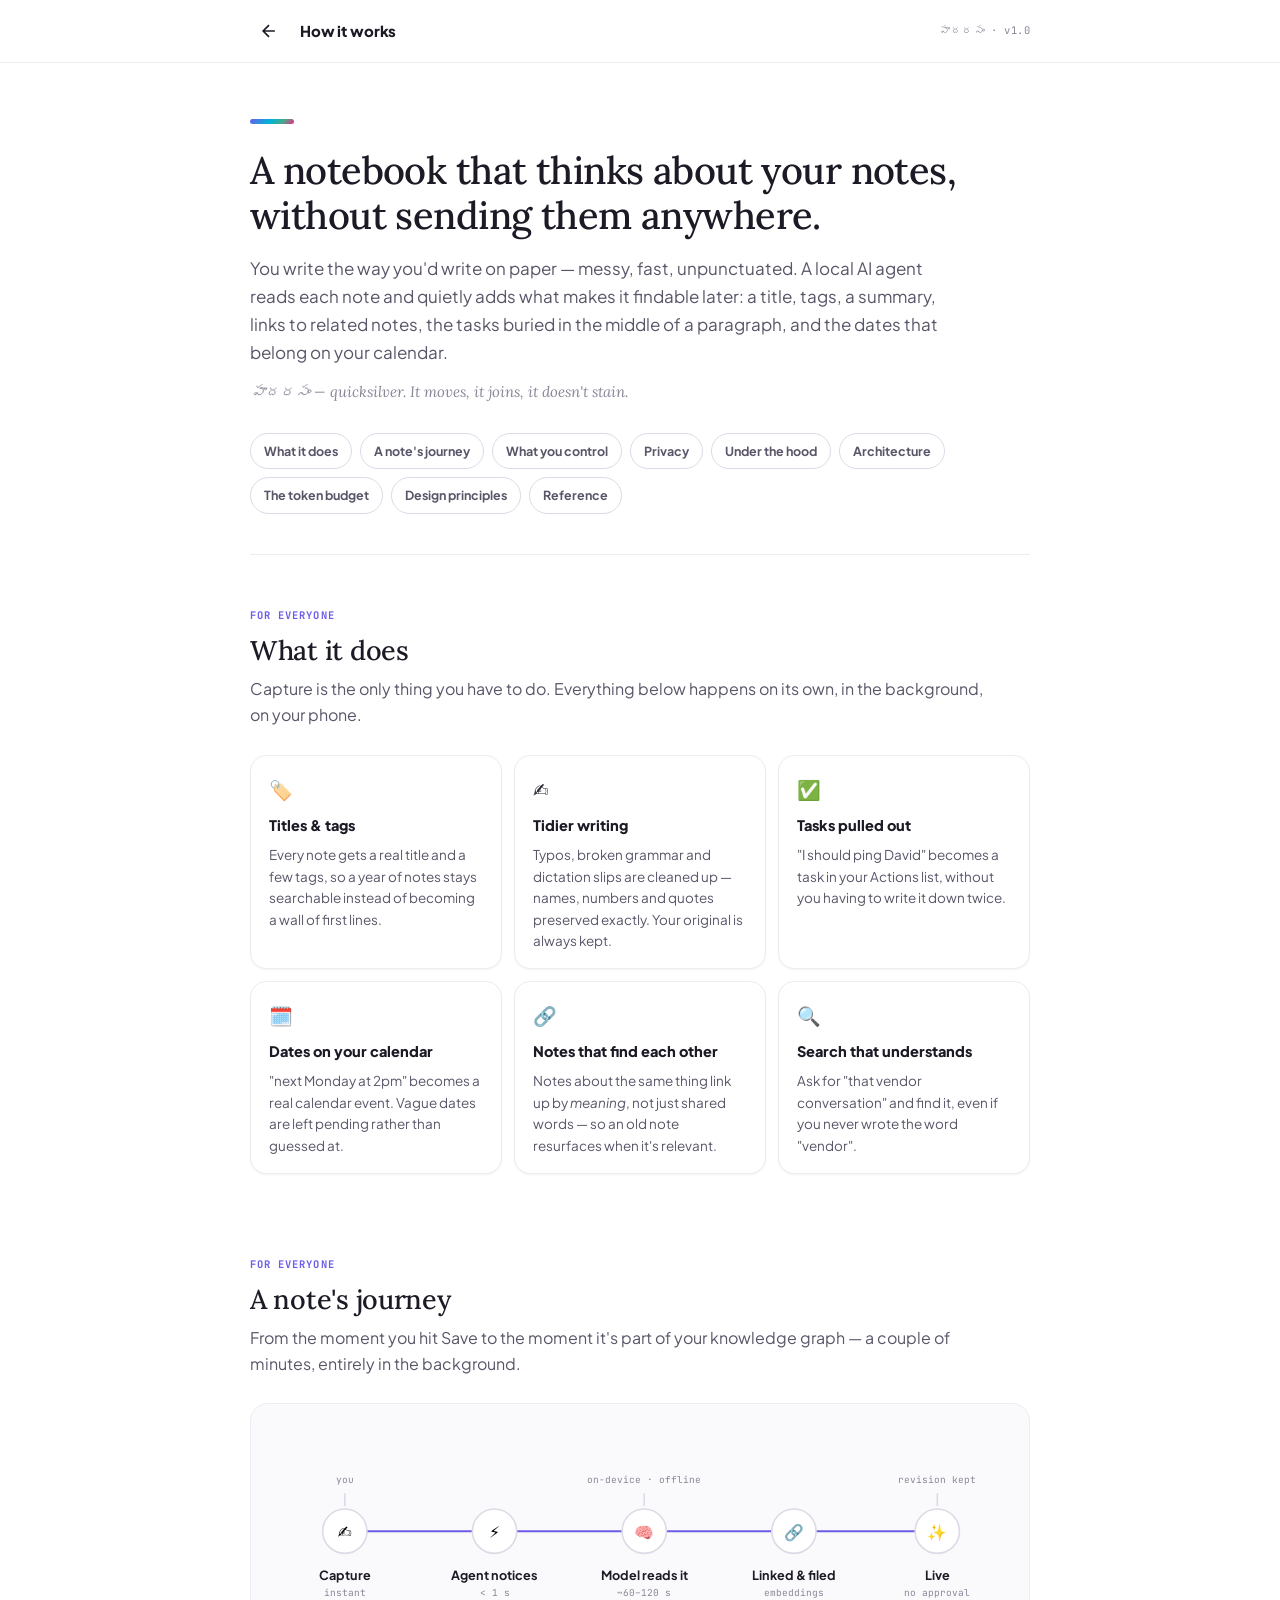
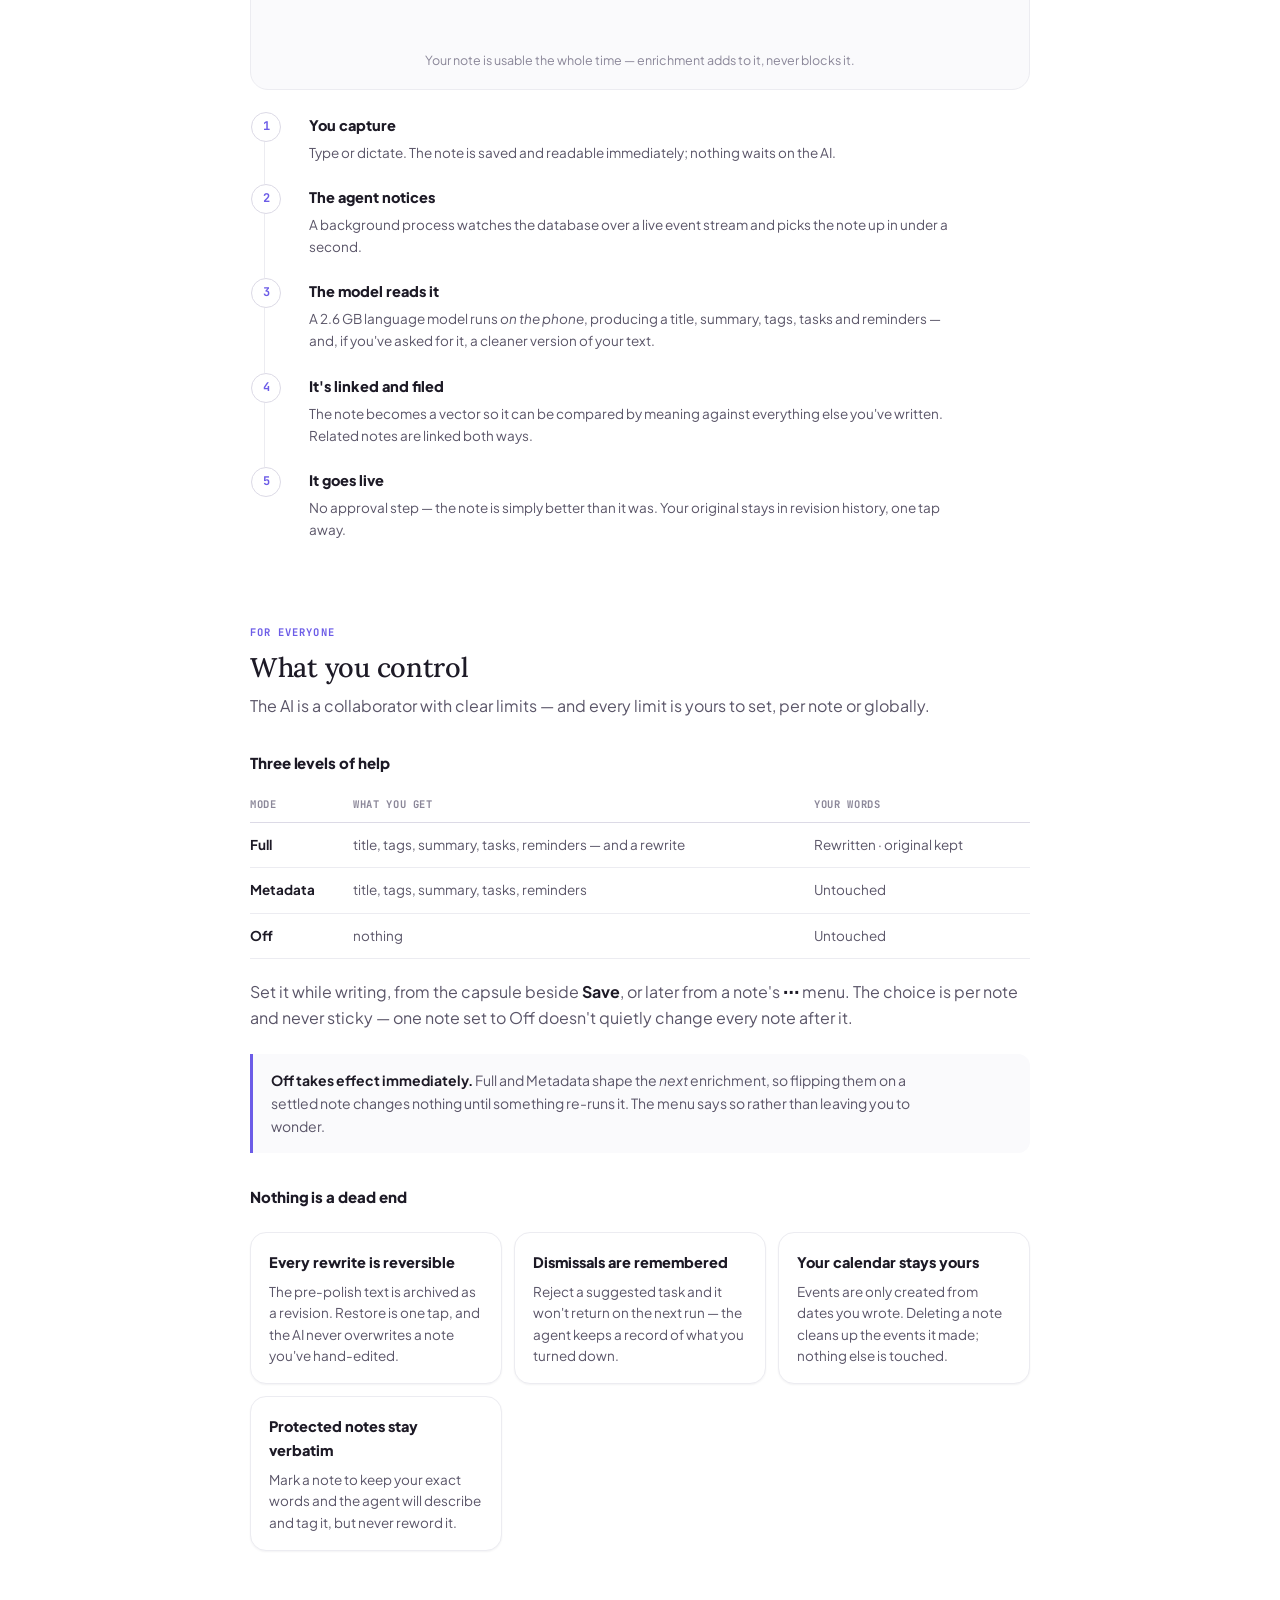
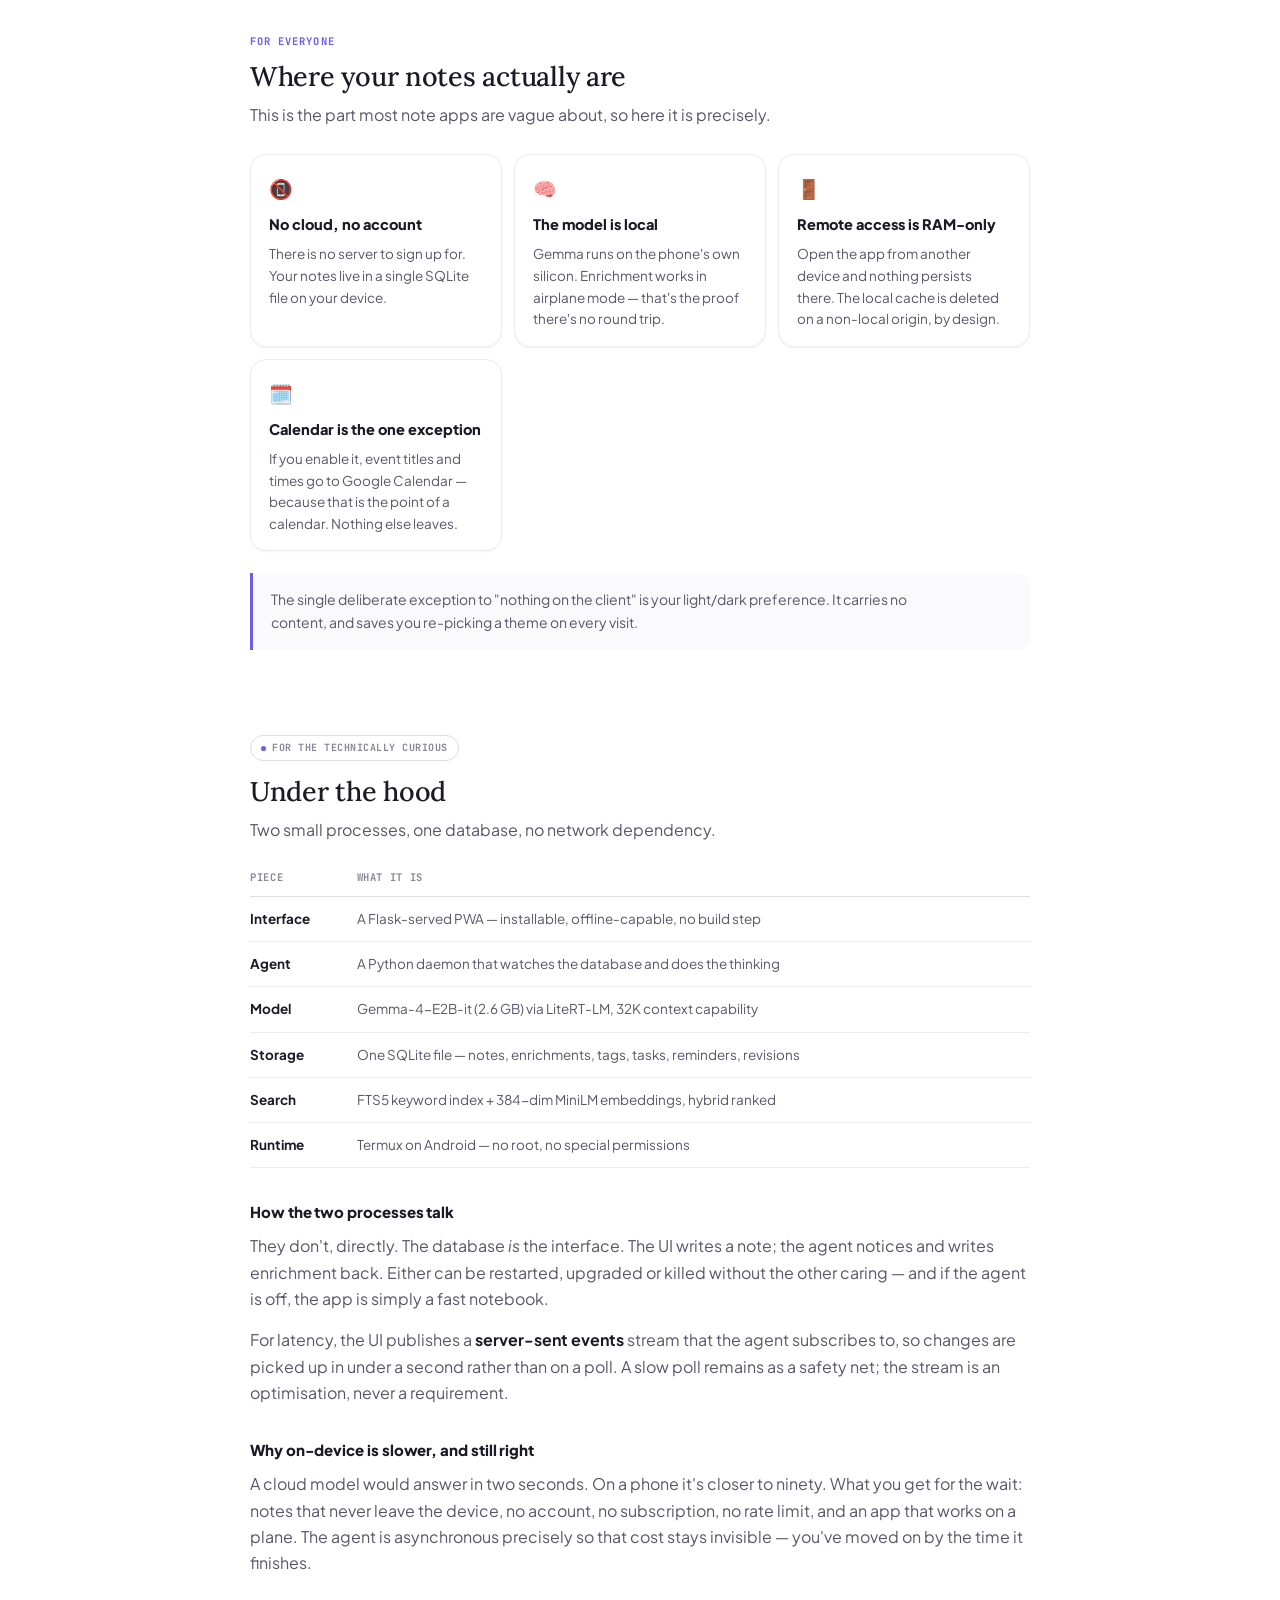
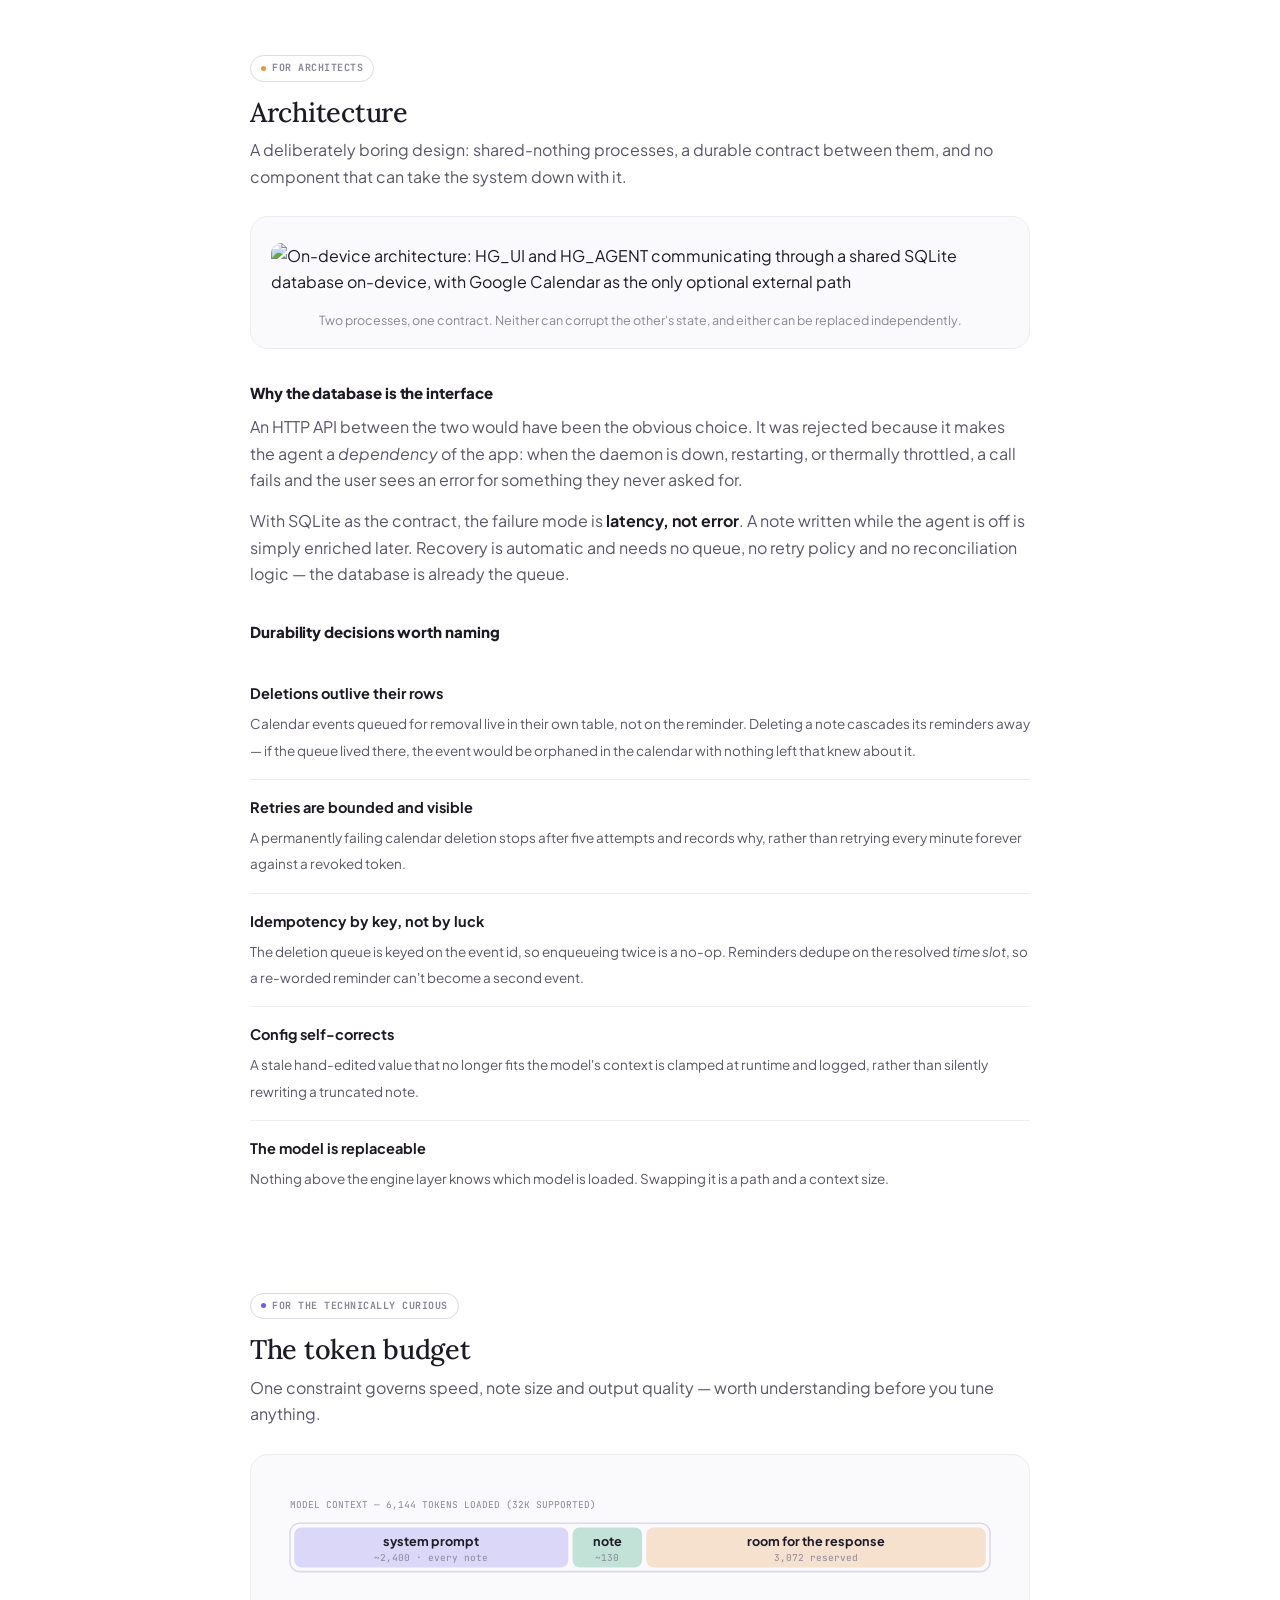
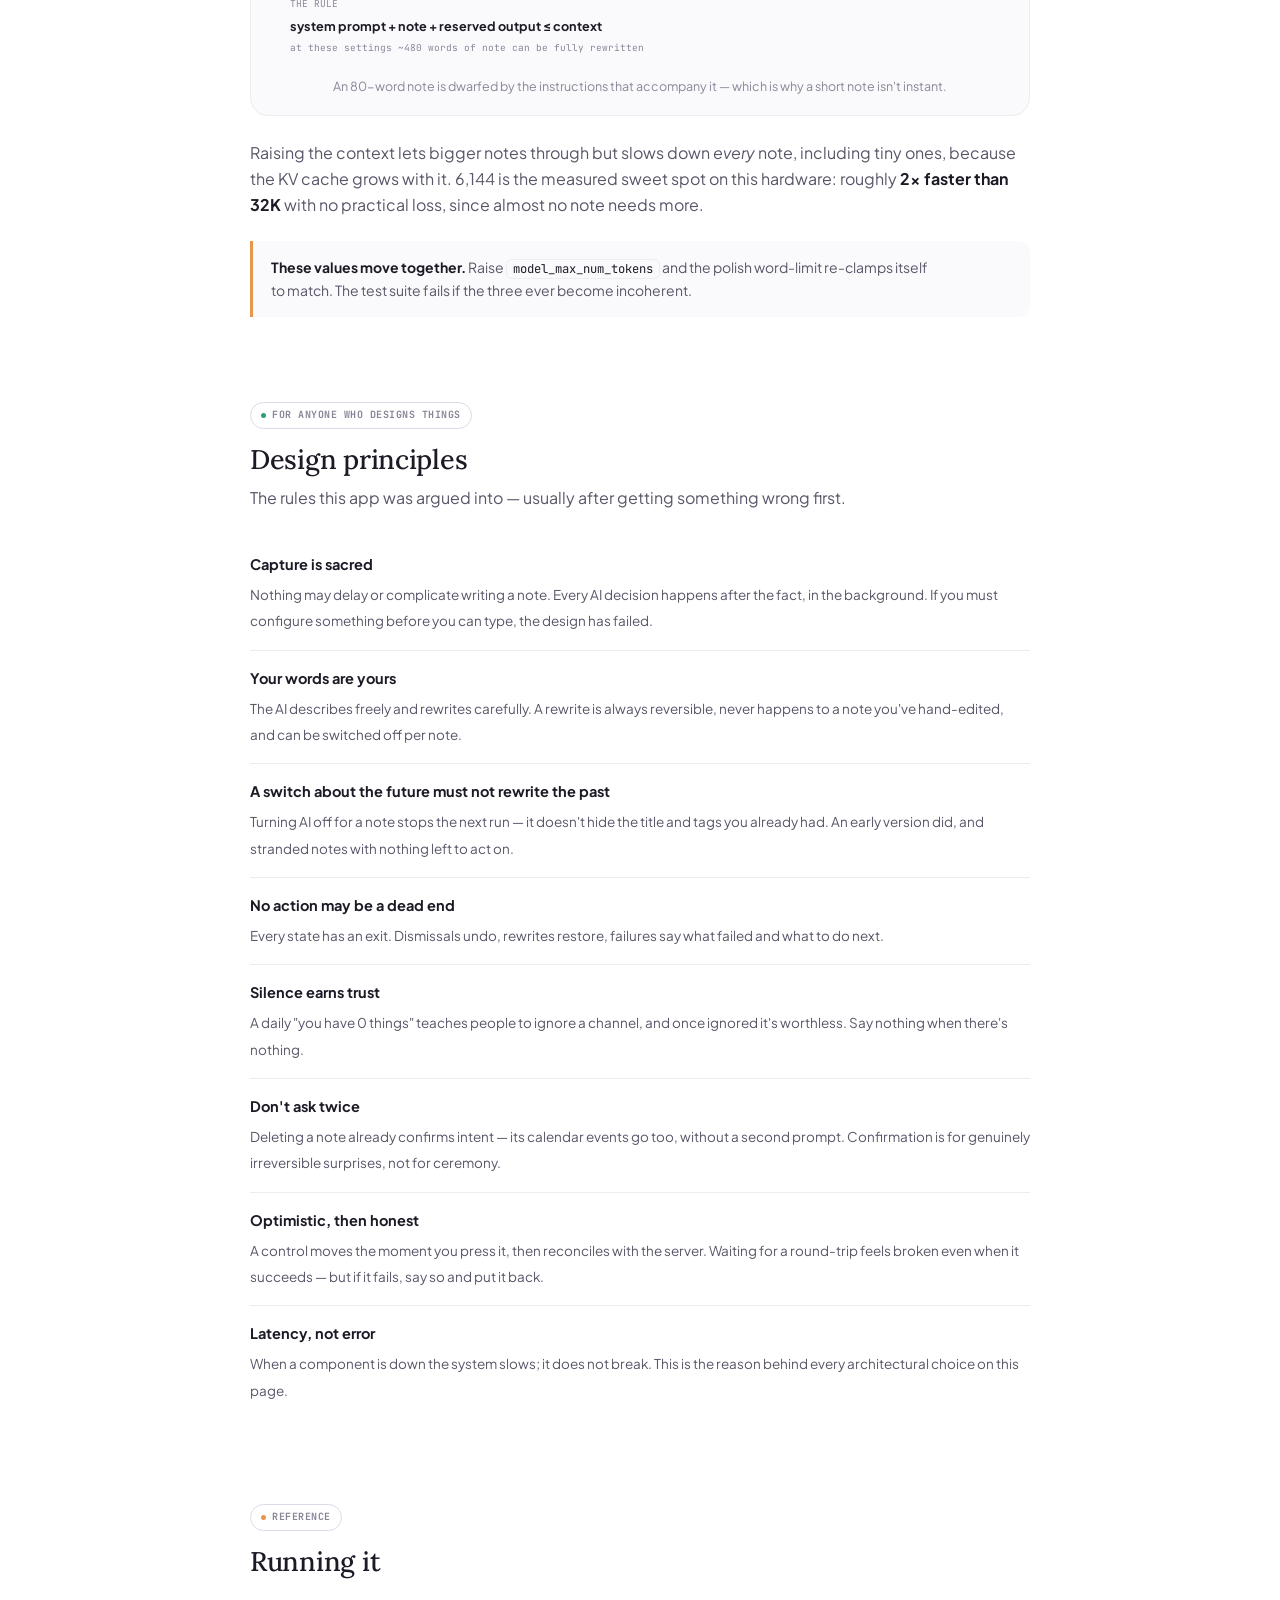
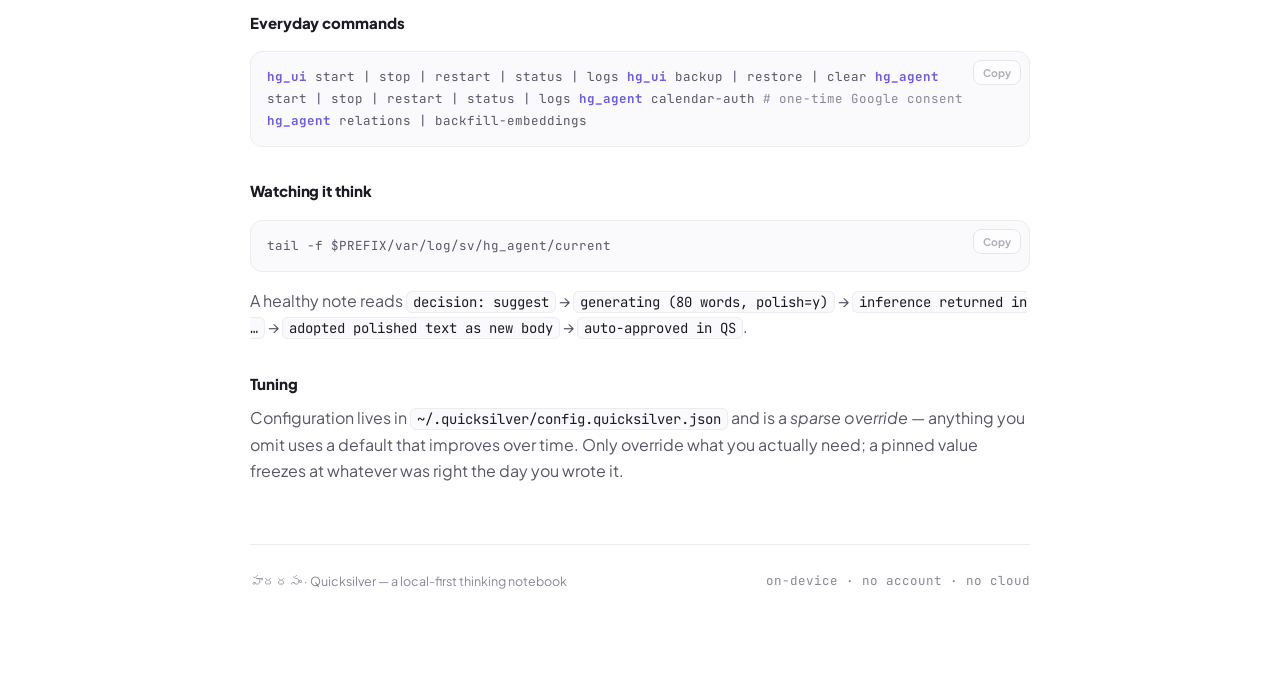
==== hg_ui/static/about.html @ 942499d6 "Production grade version QuickSilver (Hg) v1.0.0" ====
<!DOCTYPE html>
<html lang="en">
<head>
<meta charset="UTF-8"/>
<meta name="viewport" content="width=device-width,initial-scale=1,viewport-fit=cover"/>
<meta name="theme-color" content="#ffffff"/>
<title>How పాదరసం works</title>
<script>
// Match the app's theme before first paint — a white flash on the way into a
// dark-themed app is jarring, and this page is reached from inside it.
(function(){
  try{
    var t = localStorage.getItem("hg_theme") || "system";
    if (t === "dark" || t === "light") document.documentElement.dataset.theme = t;
    var dark = t === "dark" ||
      (t === "system" && matchMedia("(prefers-color-scheme: dark)").matches);
    var m = document.querySelector('meta[name="theme-color"]');
    if (m) m.setAttribute("content", dark ? "#131219" : "#ffffff");
  }catch(e){}
})();
</script>
<link rel="preconnect" href="https://fonts.googleapis.com"/>
<link rel="preconnect" href="https://fonts.gstatic.com" crossorigin/>
<link href="https://fonts.googleapis.com/css2?family=Plus+Jakarta+Sans:wght@400;500;600;700;800&family=Lora:ital,wght@0,400;0,500;1,400&family=JetBrains+Mono:wght@400;600;700&display=swap" rel="stylesheet"/>
<style>
:root{
  --bg:#ffffff; --card:#ffffff; --raise:#fafafc;
  --ink:#1d1a26; --ink2:#5a5568; --mut:#8a8698;
  --line:#ececf1; --line2:#dcdae6;
  --violet:#6C5CE7; --teal:#2f9e77; --amber:#e8964a;
  --prism:linear-gradient(135deg,#6C5CE7,#00B4D8 45%,#43AA8B 72%,#F72585);
  --fd:'Plus Jakarta Sans',system-ui,sans-serif;
  --fb:'Lora',Georgia,serif;
  --fm:'JetBrains Mono',ui-monospace,monospace;
  --sh:0 1px 2px rgba(29,26,38,.05);
  --max:820px;
}
:root[data-theme="dark"]{
  --bg:#131219; --card:#1b1a23; --raise:#201f2a;
  --ink:#ece9f5; --ink2:#b3aec6; --mut:#8b869e;
  --line:#272533; --line2:#363348;
  --violet:#9b8cff; --teal:#4fc79b; --amber:#f2b06b;
  --sh:0 1px 2px rgba(0,0,0,.4);
}
@media (prefers-color-scheme: dark){
  :root:not([data-theme="light"]):not([data-theme="dark"]){
    --bg:#131219; --card:#1b1a23; --raise:#201f2a;
    --ink:#ece9f5; --ink2:#b3aec6; --mut:#8b869e;
    --line:#272533; --line2:#363348;
    --violet:#9b8cff; --teal:#4fc79b; --amber:#f2b06b;
    --sh:0 1px 2px rgba(0,0,0,.4);
  }
}
*{box-sizing:border-box}
html{scroll-behavior:smooth}
body{margin:0;background:var(--bg);color:var(--ink);font-family:var(--fd);
  font-size:16px;line-height:1.65;-webkit-font-smoothing:antialiased}

/* ── App bar ─────────────────────────────────────────────────────────────── */
.bar{position:sticky;top:0;z-index:40;background:color-mix(in srgb,var(--bg) 88%,transparent);
  backdrop-filter:blur(12px);border-bottom:1px solid var(--line)}
.bar-in{max-width:var(--max);margin:0 auto;padding:12px 20px;
  display:flex;align-items:center;gap:12px}
.back{display:inline-flex;align-items:center;justify-content:center;width:38px;height:38px;
  border-radius:50%;color:var(--ink);text-decoration:none;flex:none;transition:background .15s}
.back:hover{background:var(--raise)}
.bar-t{font-weight:800;font-size:15px;letter-spacing:-.01em}
.bar-s{font-family:var(--fm);font-size:10.5px;color:var(--mut);margin-left:auto;
  letter-spacing:.04em}

/* ── Hero ────────────────────────────────────────────────────────────────── */
.wrap{max-width:var(--max);margin:0 auto;padding:0 20px 96px}
.hero{padding:56px 0 40px;border-bottom:1px solid var(--line)}
.hero-mark{width:44px;height:5px;border-radius:3px;background:var(--prism);margin-bottom:24px}
.hero h1{font-family:var(--fb);font-size:38px;line-height:1.18;margin:0 0 16px;
  font-weight:500;letter-spacing:-.015em}
.hero p{font-size:17px;color:var(--ink2);margin:0;max-width:60ch}
.hero .tel{font-size:15px;color:var(--mut);margin-top:14px;font-family:var(--fb);font-style:italic}

/* ── In-page nav ─────────────────────────────────────────────────────────── */
.toc{display:flex;flex-wrap:wrap;gap:8px;margin:28px 0 0}
.toc a{font-size:12.5px;font-weight:700;color:var(--ink2);text-decoration:none;
  padding:7px 13px;border-radius:999px;border:1px solid var(--line2);transition:all .15s}
.toc a:hover{border-color:var(--violet);color:var(--violet);
  background:color-mix(in srgb,var(--violet) 7%,transparent)}

/* ── Sections ────────────────────────────────────────────────────────────── */
section{padding:52px 0 8px;scroll-margin-top:70px}
.eye{font-family:var(--fm);font-size:10.5px;font-weight:700;letter-spacing:.1em;
  text-transform:uppercase;color:var(--violet);margin-bottom:10px}
h2{font-family:var(--fb);font-size:27px;font-weight:500;line-height:1.25;
  margin:0 0 8px;letter-spacing:-.01em}
.lede{color:var(--ink2);font-size:16px;margin:0 0 26px;max-width:62ch}
h3{font-size:15px;font-weight:800;margin:32px 0 8px;letter-spacing:-.005em}
p{margin:0 0 15px;color:var(--ink2);max-width:66ch}
strong{color:var(--ink);font-weight:700}
a{color:var(--violet)}
code{font-family:var(--fm);font-size:.87em;background:var(--raise);
  border:1px solid var(--line);padding:1px 6px;border-radius:6px;color:var(--ink)}

/* ── Audience chip ───────────────────────────────────────────────────────── */
.aud{display:inline-flex;align-items:center;gap:6px;font-family:var(--fm);
  font-size:10px;font-weight:700;letter-spacing:.05em;text-transform:uppercase;
  color:var(--mut);border:1px solid var(--line2);border-radius:999px;
  padding:4px 10px;margin-bottom:14px}
.aud::before{content:"";width:5px;height:5px;border-radius:50%;background:var(--teal)}
.aud.deep::before{background:var(--violet)}
.aud.arch::before{background:var(--amber)}

/* ── Cards ───────────────────────────────────────────────────────────────── */
.grid{display:grid;gap:12px;margin:22px 0}
.grid.two{grid-template-columns:repeat(auto-fit,minmax(240px,1fr))}
.grid.three{grid-template-columns:repeat(auto-fit,minmax(190px,1fr))}
.card{background:var(--card);border:1px solid var(--line);border-radius:16px;
  padding:18px 18px 16px;box-shadow:var(--sh)}
.card h4{margin:0 0 6px;font-size:14.5px;font-weight:800}
.card p{margin:0;font-size:13.5px;line-height:1.6}
.card .ic{font-size:19px;margin-bottom:9px;display:block}

/* ── Callout ─────────────────────────────────────────────────────────────── */
.note{border-left:3px solid var(--violet);background:var(--raise);
  border-radius:0 12px 12px 0;padding:15px 18px;margin:22px 0}
.note p{margin:0;font-size:14px}
.note.warn{border-left-color:var(--amber)}

/* ── Steps ───────────────────────────────────────────────────────────────── */
.steps{counter-reset:s;margin:22px 0;padding:0;list-style:none}
.steps li{counter-increment:s;position:relative;padding:0 0 20px 44px;
  border-left:1px solid var(--line);margin-left:14px}
.steps li:last-child{border-left-color:transparent;padding-bottom:0}
.steps li::before{content:counter(s);position:absolute;left:-14px;top:-2px;
  width:28px;height:28px;border-radius:50%;background:var(--card);
  border:1px solid var(--line2);color:var(--violet);
  font-family:var(--fm);font-size:12px;font-weight:700;
  display:flex;align-items:center;justify-content:center}
.steps h4{margin:2px 0 4px;font-size:14.5px;font-weight:800}
.steps p{margin:0;font-size:13.5px}

/* ── Table ───────────────────────────────────────────────────────────────── */
.tbl{width:100%;border-collapse:collapse;margin:20px 0;font-size:13.5px}
.tbl th{text-align:left;font-family:var(--fm);font-size:10.5px;font-weight:700;
  letter-spacing:.06em;text-transform:uppercase;color:var(--mut);
  padding:0 12px 9px 0;border-bottom:1px solid var(--line2)}
.tbl td{padding:11px 12px 11px 0;border-bottom:1px solid var(--line);
  color:var(--ink2);vertical-align:top}
.tbl td:first-child{color:var(--ink);font-weight:700;white-space:nowrap}

/* ── Diagrams ────────────────────────────────────────────────────────────── */
.dia{background:var(--raise);border:1px solid var(--line);border-radius:18px;
  padding:26px 20px 18px;margin:24px 0;overflow-x:auto}
.dia svg{display:block;margin:0 auto;max-width:100%;height:auto}
.dia-img{display:block;margin:0 auto;max-width:100%;height:auto;border-radius:10px}
.dia-cap{font-size:12.5px;color:var(--mut);text-align:center;margin-top:14px}
.sv-lbl{font-family:'Plus Jakarta Sans',sans-serif;font-size:12px;font-weight:700;fill:var(--ink)}
.sv-sub{font-family:'JetBrains Mono',monospace;font-size:9px;fill:var(--mut)}
.sv-box{fill:var(--card);stroke:var(--line2);stroke-width:1.5}
.sv-flow{stroke:var(--line2);stroke-width:1.5;fill:none}
.sv-flow-a{stroke:var(--violet);stroke-width:1.8;fill:none}

/* ── Code ────────────────────────────────────────────────────────────────── */
.pre{position:relative;background:var(--raise);border:1px solid var(--line);
  border-radius:12px;padding:14px 44px 14px 16px;margin:16px 0;overflow-x:auto;
  font-family:var(--fm);font-size:12.5px;line-height:1.75;color:var(--ink2)}
/* Copy button — these are meant to be pasted into a terminal, so retyping them
   is pure friction. Sits inside the block, quiet until hovered. */
.cmd-copy{position:absolute;top:8px;right:8px;appearance:none;cursor:pointer;
  border:1px solid var(--line2);background:var(--card);color:var(--mut);
  font-family:var(--fd);font-size:10.5px;font-weight:700;padding:5px 9px;
  border-radius:8px;opacity:.65;transition:all .15s}
.cmd-copy:hover{opacity:1;color:var(--violet);border-color:var(--violet)}
.cmd-copy.done{color:var(--teal);border-color:var(--teal);opacity:1}
.pre b{color:var(--violet);font-weight:700}
.pre .cm{color:var(--mut)}

/* ── Principles ──────────────────────────────────────────────────────────── */
.prin{margin:22px 0;padding:0;list-style:none}
.prin li{padding:16px 0;border-bottom:1px solid var(--line)}
.prin li:last-child{border-bottom:none}
.prin b{display:block;font-size:14.5px;margin-bottom:4px;color:var(--ink)}
.prin span{font-size:13.5px;color:var(--ink2);line-height:1.6}

.foot{margin-top:60px;padding-top:26px;border-top:1px solid var(--line);
  font-size:12.5px;color:var(--mut);display:flex;justify-content:space-between;
  flex-wrap:wrap;gap:10px}
.foot .fm{font-family:var(--fm)}

@media (max-width:560px){
  .hero{padding:38px 0 30px}
  .hero h1{font-size:29px}
  h2{font-size:23px}
  section{padding:42px 0 6px}
}
</style>
</head>
<body>

<div class="bar">
  <div class="bar-in">
    <a class="back" href="/" aria-label="Back to notes">
      <svg width="20" height="20" viewBox="0 0 24 24" fill="none" stroke="currentColor" stroke-width="2"><path d="M19 12H5M12 19l-7-7 7-7"/></svg>
    </a>
    <span class="bar-t">How it works</span>
    <span class="bar-s">పాదరసం · v1.0</span>
  </div>
</div>

<div class="wrap">

  <header class="hero">
    <div class="hero-mark"></div>
    <h1>A notebook that thinks about your notes,<br/>without sending them anywhere.</h1>
    <p>You write the way you'd write on paper — messy, fast, unpunctuated. A local
       AI agent reads each note and quietly adds what makes it findable later:
       a title, tags, a summary, links to related notes, the tasks buried in the
       middle of a paragraph, and the dates that belong on your calendar.</p>
    <p class="tel">పాదరసం — <em>quicksilver</em>. It moves, it joins, it doesn't stain.</p>

    <nav class="toc">
      <a href="#what">What it does</a>
      <a href="#journey">A note's journey</a>
      <a href="#control">What you control</a>
      <a href="#privacy">Privacy</a>
      <a href="#tech">Under the hood</a>
      <a href="#arch">Architecture</a>
      <a href="#budget">The token budget</a>
      <a href="#principles">Design principles</a>
      <a href="#ref">Reference</a>
    </nav>
  </header>

  <!-- ═══════════════════════════════════════════════════════════ WHAT ── -->
  <section id="what">
    <div class="eye">For everyone</div>
    <h2>What it does</h2>
    <p class="lede">Capture is the only thing you have to do. Everything below
       happens on its own, in the background, on your phone.</p>

    <div class="grid three">
      <div class="card"><span class="ic">🏷️</span>
        <h4>Titles &amp; tags</h4>
        <p>Every note gets a real title and a few tags, so a year of notes stays
           searchable instead of becoming a wall of first lines.</p></div>
      <div class="card"><span class="ic">✍️</span>
        <h4>Tidier writing</h4>
        <p>Typos, broken grammar and dictation slips are cleaned up — names,
           numbers and quotes preserved exactly. Your original is always kept.</p></div>
      <div class="card"><span class="ic">✅</span>
        <h4>Tasks pulled out</h4>
        <p>"I should ping David" becomes a task in your Actions list, without you
           having to write it down twice.</p></div>
      <div class="card"><span class="ic">🗓️</span>
        <h4>Dates on your calendar</h4>
        <p>"next Monday at 2pm" becomes a real calendar event. Vague dates are left
           pending rather than guessed at.</p></div>
      <div class="card"><span class="ic">🔗</span>
        <h4>Notes that find each other</h4>
        <p>Notes about the same thing link up by <em>meaning</em>, not just shared
           words — so an old note resurfaces when it's relevant.</p></div>
      <div class="card"><span class="ic">🔍</span>
        <h4>Search that understands</h4>
        <p>Ask for "that vendor conversation" and find it, even if you never wrote
           the word "vendor".</p></div>
    </div>
  </section>

  <!-- ════════════════════════════════════════════════════════ JOURNEY ── -->
  <section id="journey">
    <div class="eye">For everyone</div>
    <h2>A note's journey</h2>
    <p class="lede">From the moment you hit Save to the moment it's part of your
       knowledge graph — a couple of minutes, entirely in the background.</p>

    <div class="dia">
      <svg viewBox="0 0 700 195" role="img" aria-label="Note lifecycle from capture to live">
        <defs>
          <marker id="ar" markerWidth="9" markerHeight="9" refX="7" refY="3.2" orient="auto">
            <path d="M0,0 L7,3.2 L0,6.4" fill="none" stroke="#6C5CE7" stroke-width="1.5"/>
          </marker>
        </defs>
        <line x1="62" y1="96" x2="640" y2="96" class="sv-flow-a" marker-end="url(#ar)"/>

        <circle cx="70" cy="96" r="21" class="sv-box"/><text x="70" y="102" text-anchor="middle" font-size="16">✍️</text>
        <text x="70" y="142" text-anchor="middle" class="sv-lbl">Capture</text>
        <text x="70" y="157" text-anchor="middle" class="sv-sub">instant</text>

        <circle cx="212" cy="96" r="21" class="sv-box"/><text x="212" y="102" text-anchor="middle" font-size="15">⚡</text>
        <text x="212" y="142" text-anchor="middle" class="sv-lbl">Agent notices</text>
        <text x="212" y="157" text-anchor="middle" class="sv-sub">&lt; 1 s</text>

        <circle cx="354" cy="96" r="21" class="sv-box"/><text x="354" y="102" text-anchor="middle" font-size="15">🧠</text>
        <text x="354" y="142" text-anchor="middle" class="sv-lbl">Model reads it</text>
        <text x="354" y="157" text-anchor="middle" class="sv-sub">~60–120 s</text>

        <circle cx="496" cy="96" r="21" class="sv-box"/><text x="496" y="102" text-anchor="middle" font-size="15">🔗</text>
        <text x="496" y="142" text-anchor="middle" class="sv-lbl">Linked &amp; filed</text>
        <text x="496" y="157" text-anchor="middle" class="sv-sub">embeddings</text>

        <circle cx="632" cy="96" r="21" class="sv-box" stroke="#6C5CE7"/><text x="632" y="102" text-anchor="middle" font-size="15">✨</text>
        <text x="632" y="142" text-anchor="middle" class="sv-lbl">Live</text>
        <text x="632" y="157" text-anchor="middle" class="sv-sub">no approval</text>

        <text x="70"  y="50" text-anchor="middle" class="sv-sub">you</text>
        <text x="354" y="50" text-anchor="middle" class="sv-sub">on-device · offline</text>
        <text x="632" y="50" text-anchor="middle" class="sv-sub">revision kept</text>
        <line x1="70" y1="60" x2="70" y2="72" class="sv-flow"/>
        <line x1="354" y1="60" x2="354" y2="72" class="sv-flow"/>
        <line x1="632" y1="60" x2="632" y2="72" class="sv-flow"/>
      </svg>
      <div class="dia-cap">Your note is usable the whole time — enrichment adds to it, never blocks it.</div>
    </div>

    <ol class="steps">
      <li><h4>You capture</h4><p>Type or dictate. The note is saved and readable
        immediately; nothing waits on the AI.</p></li>
      <li><h4>The agent notices</h4><p>A background process watches the database
        over a live event stream and picks the note up in under a second.</p></li>
      <li><h4>The model reads it</h4><p>A 2.6&nbsp;GB language model runs <em>on the
        phone</em>, producing a title, summary, tags, tasks and reminders — and, if
        you've asked for it, a cleaner version of your text.</p></li>
      <li><h4>It's linked and filed</h4><p>The note becomes a vector so it can be
        compared by meaning against everything else you've written. Related notes
        are linked both ways.</p></li>
      <li><h4>It goes live</h4><p>No approval step — the note is simply better than
        it was. Your original stays in revision history, one tap away.</p></li>
    </ol>
  </section>

  <!-- ════════════════════════════════════════════════════════ CONTROL ── -->
  <section id="control">
    <div class="eye">For everyone</div>
    <h2>What you control</h2>
    <p class="lede">The AI is a collaborator with clear limits — and every limit is
       yours to set, per note or globally.</p>

    <h3>Three levels of help</h3>
    <table class="tbl">
      <tr><th>Mode</th><th>What you get</th><th>Your words</th></tr>
      <tr><td>Full</td><td>title, tags, summary, tasks, reminders — and a rewrite</td><td>Rewritten · original kept</td></tr>
      <tr><td>Metadata</td><td>title, tags, summary, tasks, reminders</td><td>Untouched</td></tr>
      <tr><td>Off</td><td>nothing</td><td>Untouched</td></tr>
    </table>
    <p>Set it while writing, from the capsule beside <strong>Save</strong>, or later
       from a note's <strong>⋯</strong> menu. The choice is per note and never sticky —
       one note set to Off doesn't quietly change every note after it.</p>

    <div class="note">
      <p><strong>Off takes effect immediately.</strong> Full and Metadata shape the
         <em>next</em> enrichment, so flipping them on a settled note changes nothing
         until something re-runs it. The menu says so rather than leaving you to
         wonder.</p>
    </div>

    <h3>Nothing is a dead end</h3>
    <div class="grid two">
      <div class="card"><h4>Every rewrite is reversible</h4>
        <p>The pre-polish text is archived as a revision. Restore is one tap, and
           the AI never overwrites a note you've hand-edited.</p></div>
      <div class="card"><h4>Dismissals are remembered</h4>
        <p>Reject a suggested task and it won't return on the next run — the agent
           keeps a record of what you turned down.</p></div>
      <div class="card"><h4>Your calendar stays yours</h4>
        <p>Events are only created from dates you wrote. Deleting a note cleans up
           the events it made; nothing else is touched.</p></div>
      <div class="card"><h4>Protected notes stay verbatim</h4>
        <p>Mark a note to keep your exact words and the agent will describe and tag
           it, but never reword it.</p></div>
    </div>
  </section>

  <!-- ════════════════════════════════════════════════════════ PRIVACY ── -->
  <section id="privacy">
    <div class="eye">For everyone</div>
    <h2>Where your notes actually are</h2>
    <p class="lede">This is the part most note apps are vague about, so here it is
       precisely.</p>

    <div class="grid two">
      <div class="card"><span class="ic">📵</span><h4>No cloud, no account</h4>
        <p>There is no server to sign up for. Your notes live in a single SQLite
           file on your device.</p></div>
      <div class="card"><span class="ic">🧠</span><h4>The model is local</h4>
        <p>Gemma runs on the phone's own silicon. Enrichment works in airplane mode
           — that's the proof there's no round trip.</p></div>
      <div class="card"><span class="ic">🚪</span><h4>Remote access is RAM-only</h4>
        <p>Open the app from another device and nothing persists there. The local
           cache is deleted on a non-local origin, by design.</p></div>
      <div class="card"><span class="ic">🗓️</span><h4>Calendar is the one exception</h4>
        <p>If you enable it, event titles and times go to Google Calendar — because
           that is the point of a calendar. Nothing else leaves.</p></div>
    </div>

    <div class="note">
      <p>The single deliberate exception to "nothing on the client" is your
         light/dark preference. It carries no content, and saves you re-picking a
         theme on every visit.</p>
    </div>
  </section>

  <!-- ═══════════════════════════════════════════════════════════ TECH ── -->
  <section id="tech">
    <div class="aud deep">For the technically curious</div>
    <h2>Under the hood</h2>
    <p class="lede">Two small processes, one database, no network dependency.</p>

    <table class="tbl">
      <tr><th>Piece</th><th>What it is</th></tr>
      <tr><td>Interface</td><td>A Flask-served PWA — installable, offline-capable, no build step</td></tr>
      <tr><td>Agent</td><td>A Python daemon that watches the database and does the thinking</td></tr>
      <tr><td>Model</td><td>Gemma-4-E2B-it (2.6&nbsp;GB) via LiteRT-LM, 32K context capability</td></tr>
      <tr><td>Storage</td><td>One SQLite file — notes, enrichments, tags, tasks, reminders, revisions</td></tr>
      <tr><td>Search</td><td>FTS5 keyword index + 384-dim MiniLM embeddings, hybrid ranked</td></tr>
      <tr><td>Runtime</td><td>Termux on Android — no root, no special permissions</td></tr>
    </table>

    <h3>How the two processes talk</h3>
    <p>They don't, directly. The database <em>is</em> the interface. The UI writes a
       note; the agent notices and writes enrichment back. Either can be restarted,
       upgraded or killed without the other caring — and if the agent is off, the app
       is simply a fast notebook.</p>
    <p>For latency, the UI publishes a <strong>server-sent events</strong> stream that
       the agent subscribes to, so changes are picked up in under a second rather
       than on a poll. A slow poll remains as a safety net; the stream is an
       optimisation, never a requirement.</p>

    <h3>Why on-device is slower, and still right</h3>
    <p>A cloud model would answer in two seconds. On a phone it's closer to ninety.
       What you get for the wait: notes that never leave the device, no account, no
       subscription, no rate limit, and an app that works on a plane. The agent is
       asynchronous precisely so that cost stays invisible — you've moved on by the
       time it finishes.</p>
  </section>

  <!-- ═══════════════════════════════════════════════════════════ ARCH ── -->
  <section id="arch">
    <div class="aud arch">For architects</div>
    <h2>Architecture</h2>
    <p class="lede">A deliberately boring design: shared-nothing processes, a durable
       contract between them, and no component that can take the system down with it.</p>

    <div class="dia">
      <img src="/architecture.png" alt="On-device architecture: HG_UI and HG_AGENT communicating through a shared SQLite database on-device, with Google Calendar as the only optional external path" class="dia-img" loading="lazy"/>
      <div class="dia-cap">Two processes, one contract. Neither can corrupt the other's
        state, and either can be replaced independently.</div>
    </div>

    <h3>Why the database is the interface</h3>
    <p>An HTTP API between the two would have been the obvious choice. It was
       rejected because it makes the agent a <em>dependency</em> of the app: when the
       daemon is down, restarting, or thermally throttled, a call fails and the user
       sees an error for something they never asked for.</p>
    <p>With SQLite as the contract, the failure mode is <strong>latency, not
       error</strong>. A note written while the agent is off is simply enriched later.
       Recovery is automatic and needs no queue, no retry policy and no reconciliation
       logic — the database is already the queue.</p>

    <h3>Durability decisions worth naming</h3>
    <ul class="prin">
      <li><b>Deletions outlive their rows</b><span>Calendar events queued for removal
        live in their own table, not on the reminder. Deleting a note cascades its
        reminders away — if the queue lived there, the event would be orphaned in the
        calendar with nothing left that knew about it.</span></li>
      <li><b>Retries are bounded and visible</b><span>A permanently failing calendar
        deletion stops after five attempts and records why, rather than retrying every
        minute forever against a revoked token.</span></li>
      <li><b>Idempotency by key, not by luck</b><span>The deletion queue is keyed on the
        event id, so enqueueing twice is a no-op. Reminders dedupe on the resolved
        <em>time slot</em>, so a re-worded reminder can't become a second event.</span></li>
      <li><b>Config self-corrects</b><span>A stale hand-edited value that no longer fits
        the model's context is clamped at runtime and logged, rather than silently
        rewriting a truncated note.</span></li>
      <li><b>The model is replaceable</b><span>Nothing above the engine layer knows
        which model is loaded. Swapping it is a path and a context size.</span></li>
    </ul>
  </section>

  <!-- ═════════════════════════════════════════════════════════ BUDGET ── -->
  <section id="budget">
    <div class="aud deep">For the technically curious</div>
    <h2>The token budget</h2>
    <p class="lede">One constraint governs speed, note size and output quality —
       worth understanding before you tune anything.</p>

    <div class="dia">
      <svg viewBox="0 0 700 172" role="img" aria-label="Token budget composition within the model context">
        <text x="18" y="26" class="sv-sub">MODEL CONTEXT — 6,144 TOKENS LOADED (32K SUPPORTED)</text>
        <rect x="18" y="40" width="664" height="46" rx="9" fill="none" stroke="#dcdae6" stroke-width="1.5"/>
        <rect x="22" y="44" width="260" height="38" rx="7" fill="#6C5CE7" opacity=".22"/>
        <text x="152" y="62" text-anchor="middle" class="sv-lbl">system prompt</text>
        <text x="152" y="76" text-anchor="middle" class="sv-sub">~2,400 · every note</text>
        <rect x="286" y="44" width="66" height="38" rx="7" fill="#2f9e77" opacity=".28"/>
        <text x="319" y="62" text-anchor="middle" class="sv-lbl">note</text>
        <text x="319" y="76" text-anchor="middle" class="sv-sub">~130</text>
        <rect x="356" y="44" width="322" height="38" rx="7" fill="#e8964a" opacity=".26"/>
        <text x="517" y="62" text-anchor="middle" class="sv-lbl">room for the response</text>
        <text x="517" y="76" text-anchor="middle" class="sv-sub">3,072 reserved</text>

        <text x="18" y="120" class="sv-sub">THE RULE</text>
        <text x="18" y="142" class="sv-lbl">system prompt + note + reserved output ≤ context</text>
        <text x="18" y="161" class="sv-sub">at these settings ~480 words of note can be fully rewritten</text>
      </svg>
      <div class="dia-cap">An 80-word note is dwarfed by the instructions that accompany
        it — which is why a short note isn't instant.</div>
    </div>

    <p>Raising the context lets bigger notes through but slows down <em>every</em>
       note, including tiny ones, because the KV cache grows with it. 6,144 is the
       measured sweet spot on this hardware: roughly <strong>2× faster than 32K</strong>
       with no practical loss, since almost no note needs more.</p>

    <div class="note warn">
      <p><strong>These values move together.</strong> Raise
         <code>model_max_num_tokens</code> and the polish word-limit re-clamps itself
         to match. The test suite fails if the three ever become incoherent.</p>
    </div>
  </section>

  <!-- ═════════════════════════════════════════════════════ PRINCIPLES ── -->
  <section id="principles">
    <div class="aud">For anyone who designs things</div>
    <h2>Design principles</h2>
    <p class="lede">The rules this app was argued into — usually after getting
       something wrong first.</p>

    <ul class="prin">
      <li><b>Capture is sacred</b><span>Nothing may delay or complicate writing a note.
        Every AI decision happens after the fact, in the background. If you must
        configure something before you can type, the design has failed.</span></li>
      <li><b>Your words are yours</b><span>The AI describes freely and rewrites
        carefully. A rewrite is always reversible, never happens to a note you've
        hand-edited, and can be switched off per note.</span></li>
      <li><b>A switch about the future must not rewrite the past</b><span>Turning AI
        off for a note stops the next run — it doesn't hide the title and tags you
        already had. An early version did, and stranded notes with nothing left to
        act on.</span></li>
      <li><b>No action may be a dead end</b><span>Every state has an exit. Dismissals
        undo, rewrites restore, failures say what failed and what to do next.</span></li>
      <li><b>Silence earns trust</b><span>A daily "you have 0 things" teaches people to
        ignore a channel, and once ignored it's worthless. Say nothing when there's
        nothing.</span></li>
      <li><b>Don't ask twice</b><span>Deleting a note already confirms intent — its
        calendar events go too, without a second prompt. Confirmation is for genuinely
        irreversible surprises, not for ceremony.</span></li>
      <li><b>Optimistic, then honest</b><span>A control moves the moment you press it,
        then reconciles with the server. Waiting for a round-trip feels broken even
        when it succeeds — but if it fails, say so and put it back.</span></li>
      <li><b>Latency, not error</b><span>When a component is down the system slows; it
        does not break. This is the reason behind every architectural choice on this
        page.</span></li>
    </ul>
  </section>

  <!-- ════════════════════════════════════════════════════════════ REF ── -->
  <section id="ref">
    <div class="aud arch">Reference</div>
    <h2>Running it</h2>

    <h3>Everyday commands</h3>
    <div class="pre"><button class="cmd-copy">Copy</button><b>hg_ui</b> start | stop | restart | status | logs
<b>hg_ui</b> backup | restore | clear
<b>hg_agent</b> start | stop | restart | status | logs
<b>hg_agent</b> calendar-auth        <span class="cm"># one-time Google consent</span>
<b>hg_agent</b> relations | backfill-embeddings</div>

    <h3>Watching it think</h3>
    <div class="pre"><button class="cmd-copy">Copy</button>tail -f $PREFIX/var/log/sv/hg_agent/current</div>
    <p>A healthy note reads <code>decision: suggest</code> →
       <code>generating (80 words, polish=y)</code> →
       <code>inference returned in …</code> →
       <code>adopted polished text as new body</code> →
       <code>auto-approved in QS</code>.</p>

    <h3>Tuning</h3>
    <p>Configuration lives in <code>~/.quicksilver/config.quicksilver.json</code> and
       is a <em>sparse override</em> — anything you omit uses a default that improves
       over time. Only override what you actually need; a pinned value freezes at
       whatever was right the day you wrote it.</p>

    <div class="foot">
      <span>పాదరసం · Quicksilver — a local-first thinking notebook</span>
      <span class="fm">on-device · no account · no cloud</span>
    </div>
  </section>

</div>

<script>
// Copy the command block's text, minus the button label and inline comments —
// what lands on the clipboard should be runnable as-is.
document.addEventListener("click", async e => {
  const b = e.target.closest(".cmd-copy");
  if (!b) return;
  const pre = b.closest(".pre");
  const clone = pre.cloneNode(true);
  clone.querySelectorAll(".cmd-copy, .cm").forEach(n => n.remove());
  const text = clone.textContent.replace(/[ \t]+$/gm, "").trim();
  try {
    await navigator.clipboard.writeText(text);
    b.textContent = "Copied"; b.classList.add("done");
  } catch (err) {
    b.textContent = "Select it";       // clipboard blocked — say so, don't fake it
  }
  setTimeout(() => { b.textContent = "Copy"; b.classList.remove("done"); }, 1800);
});
</script>
</body>
</html>
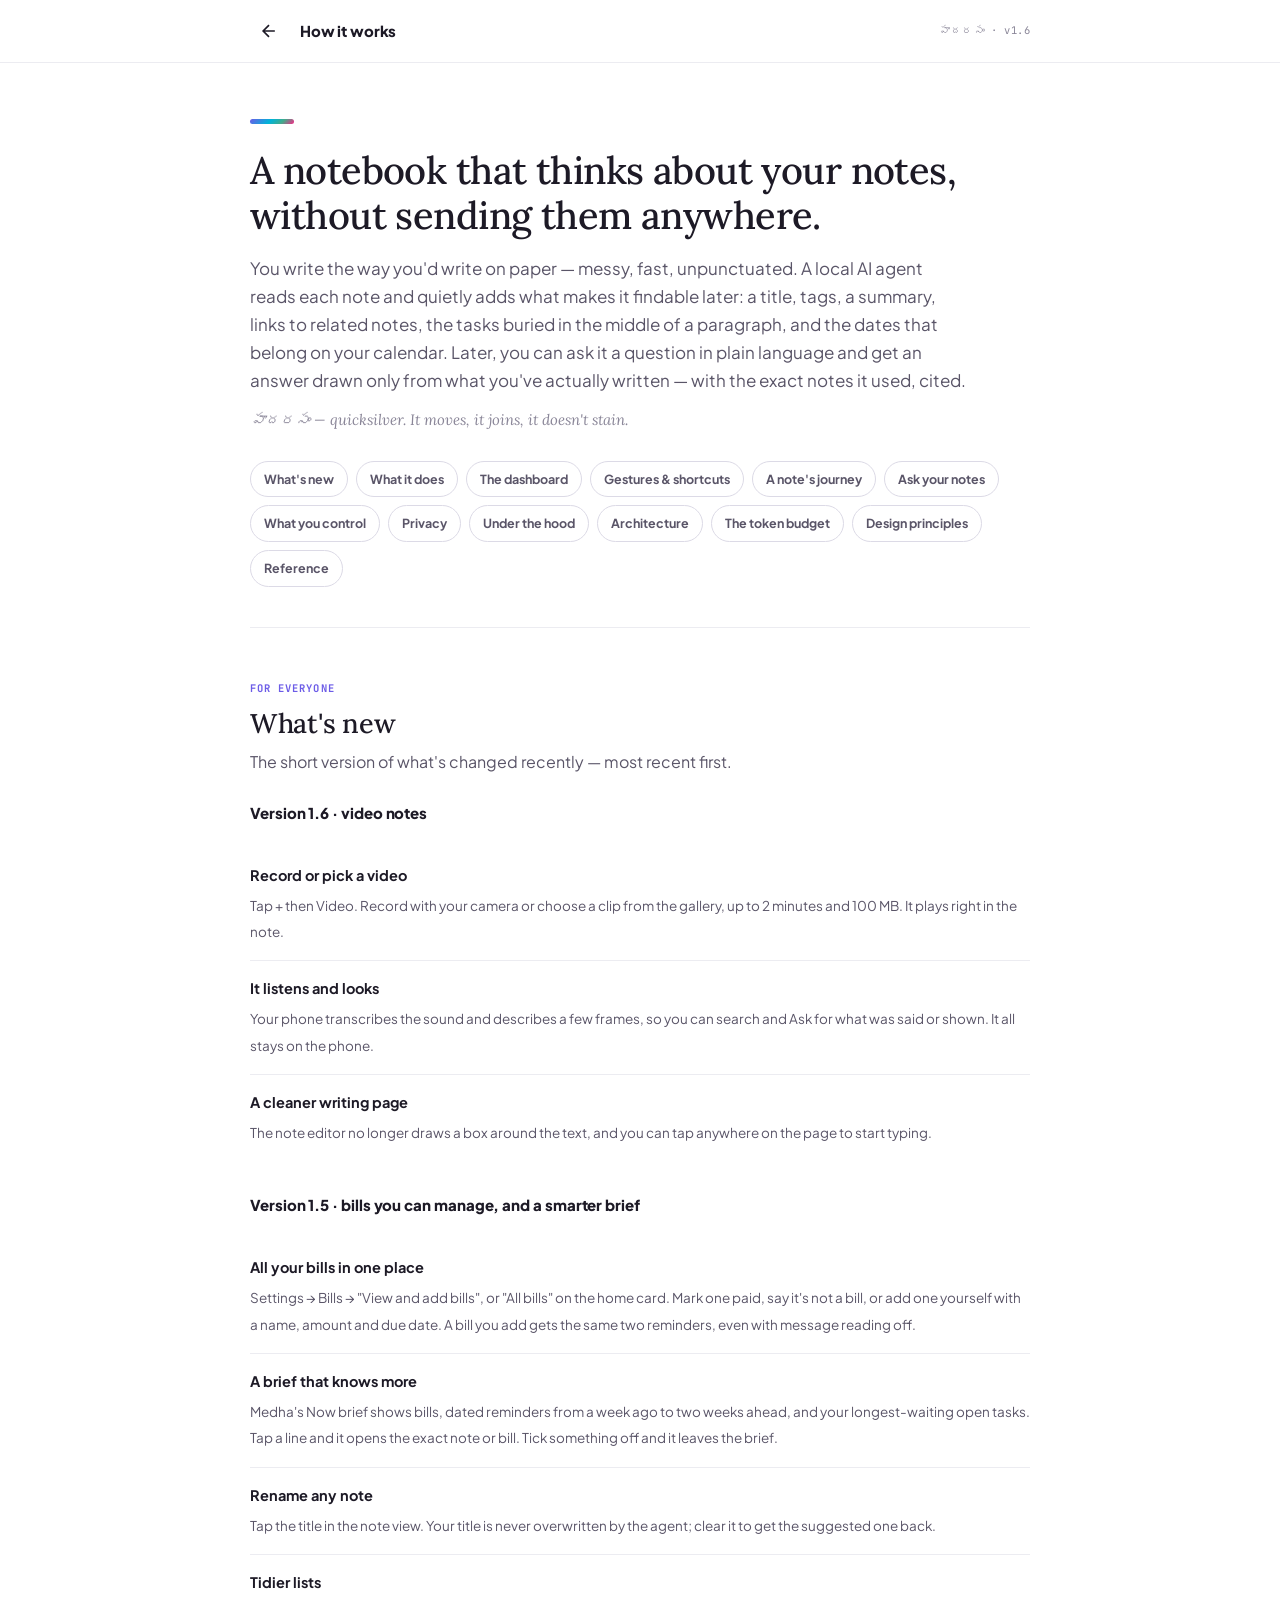
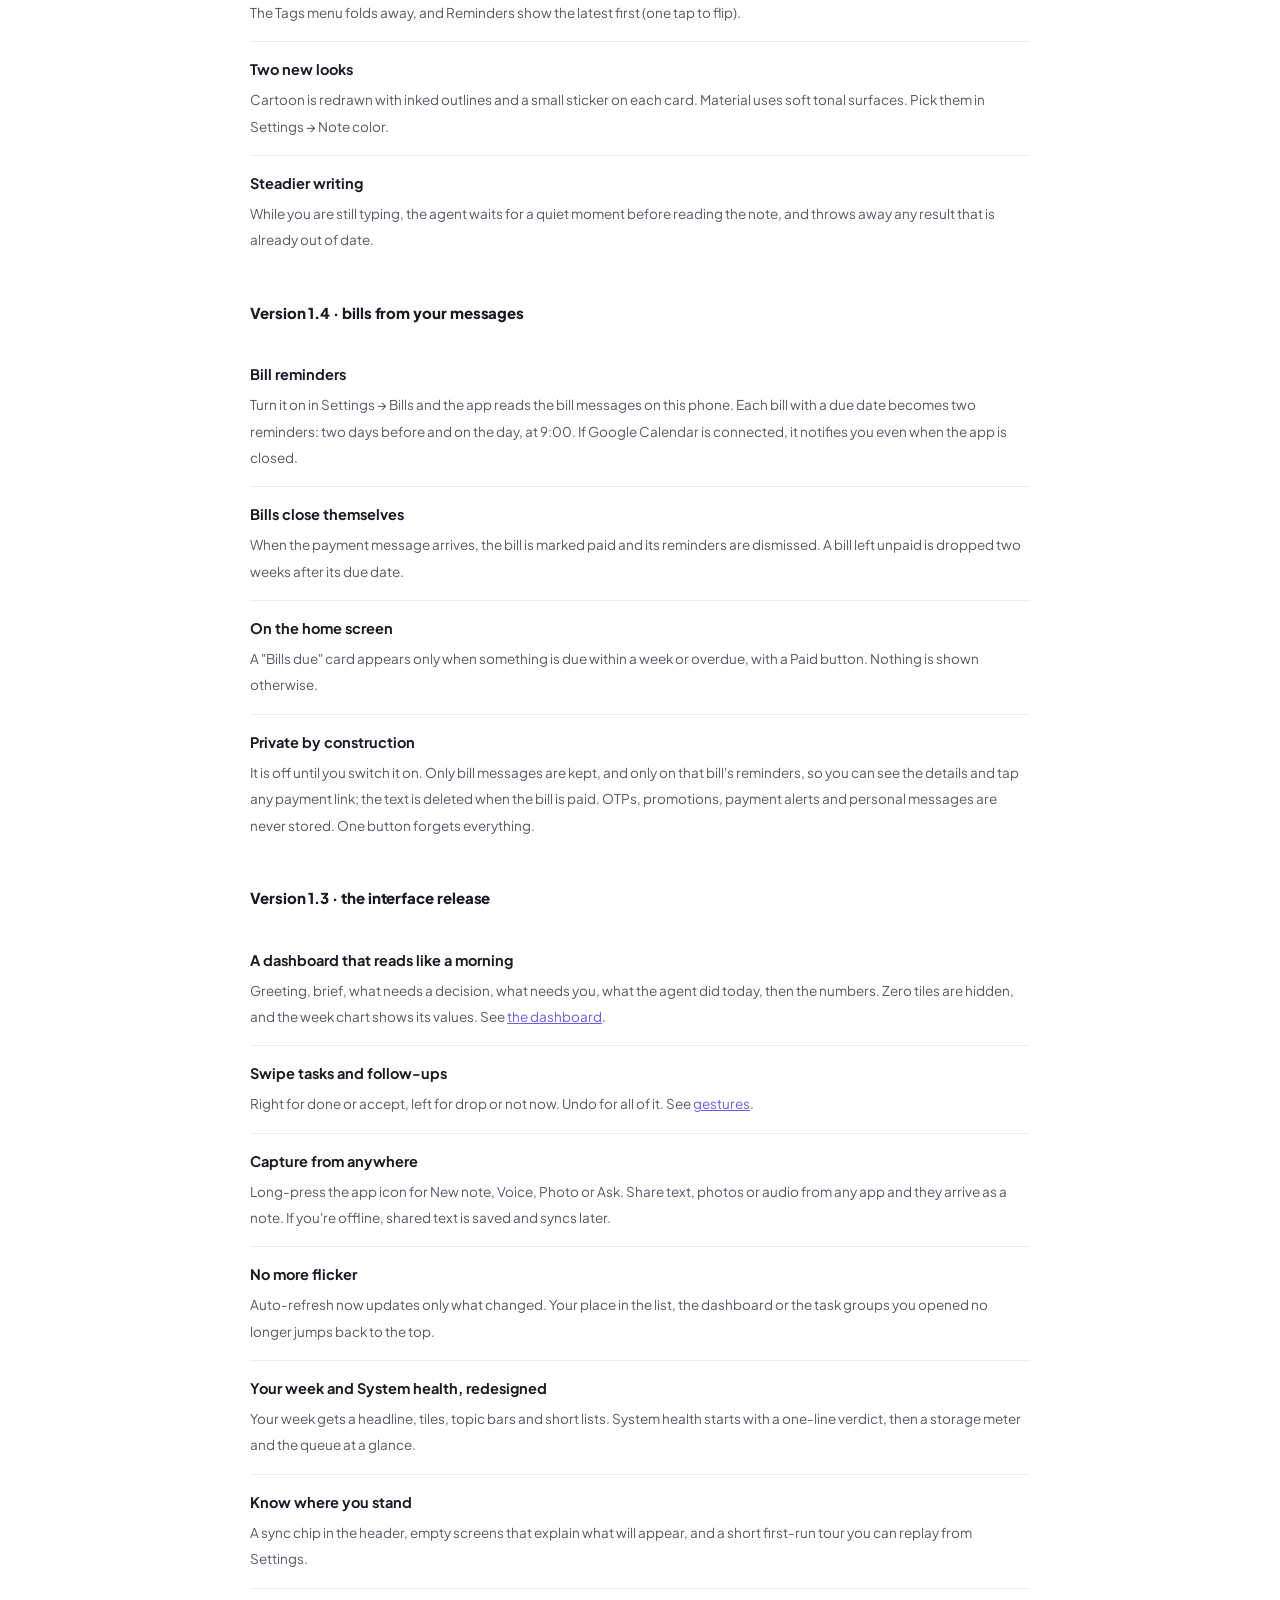
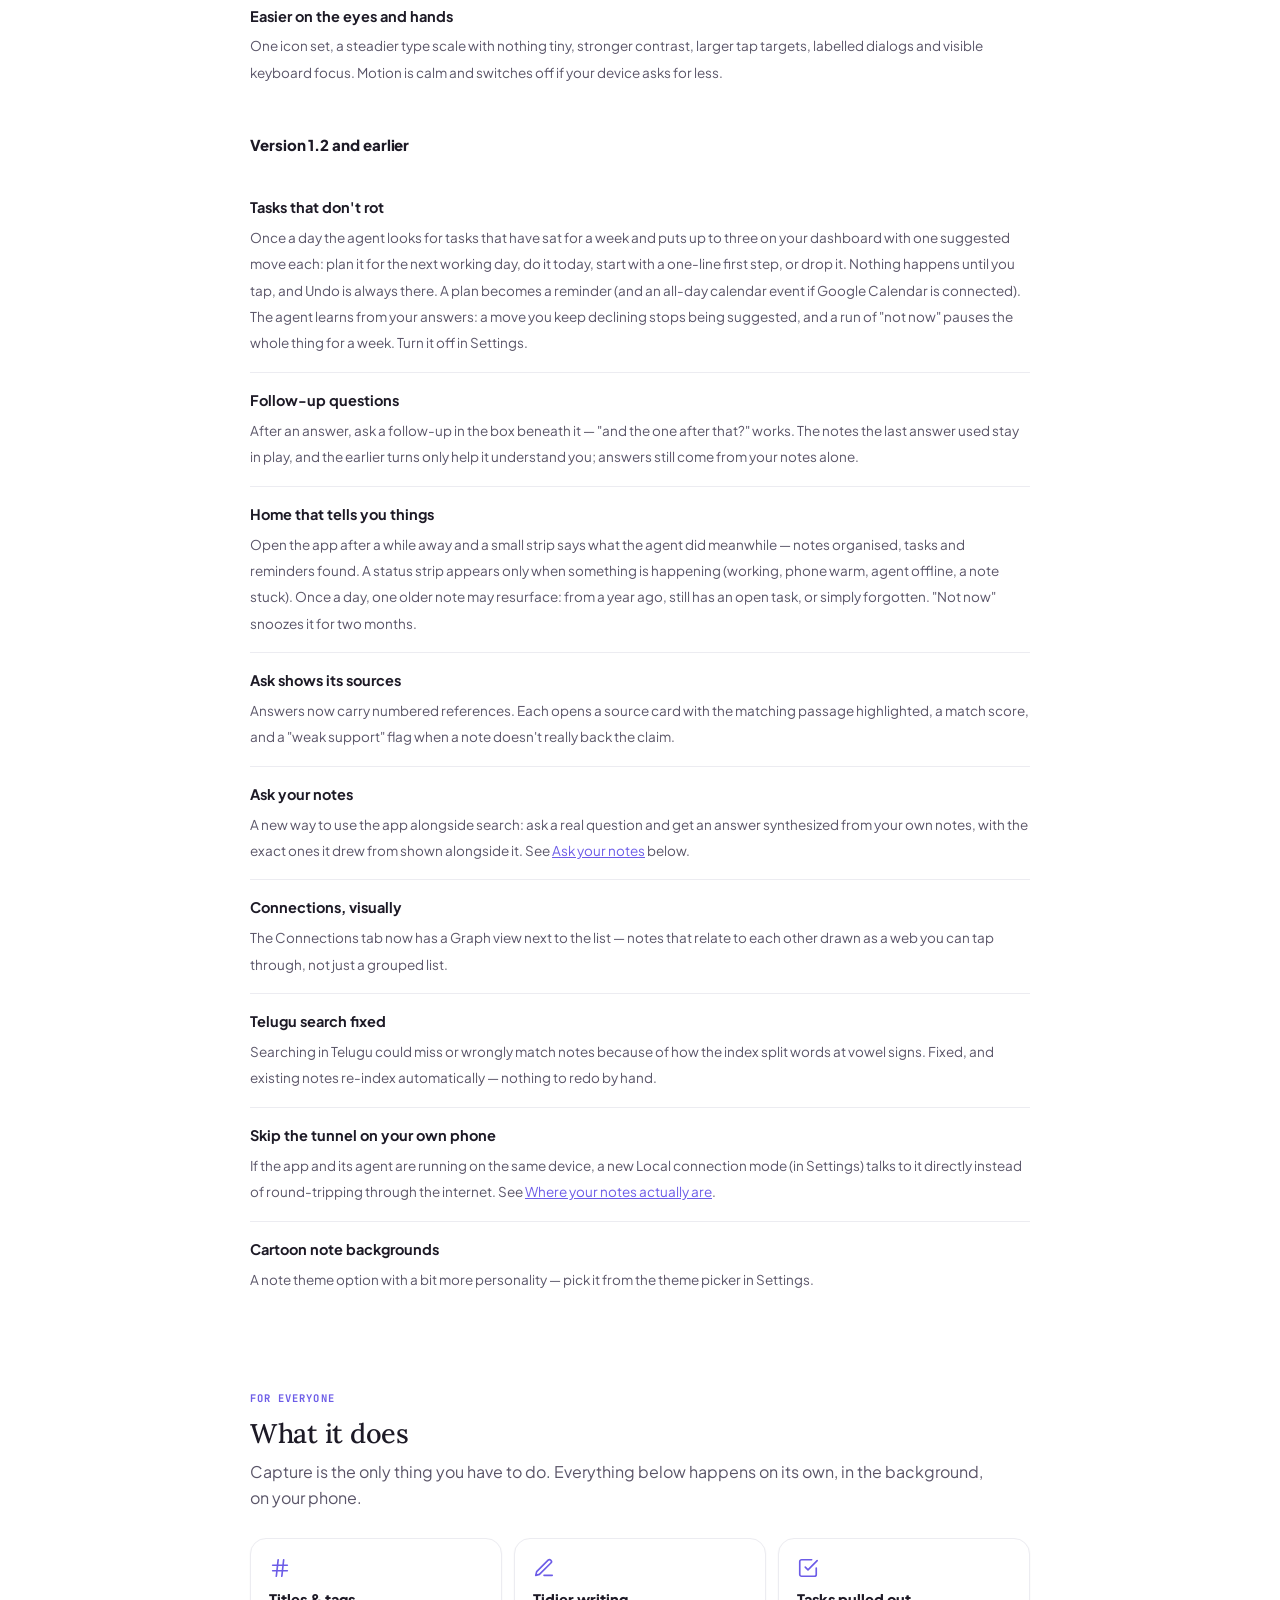
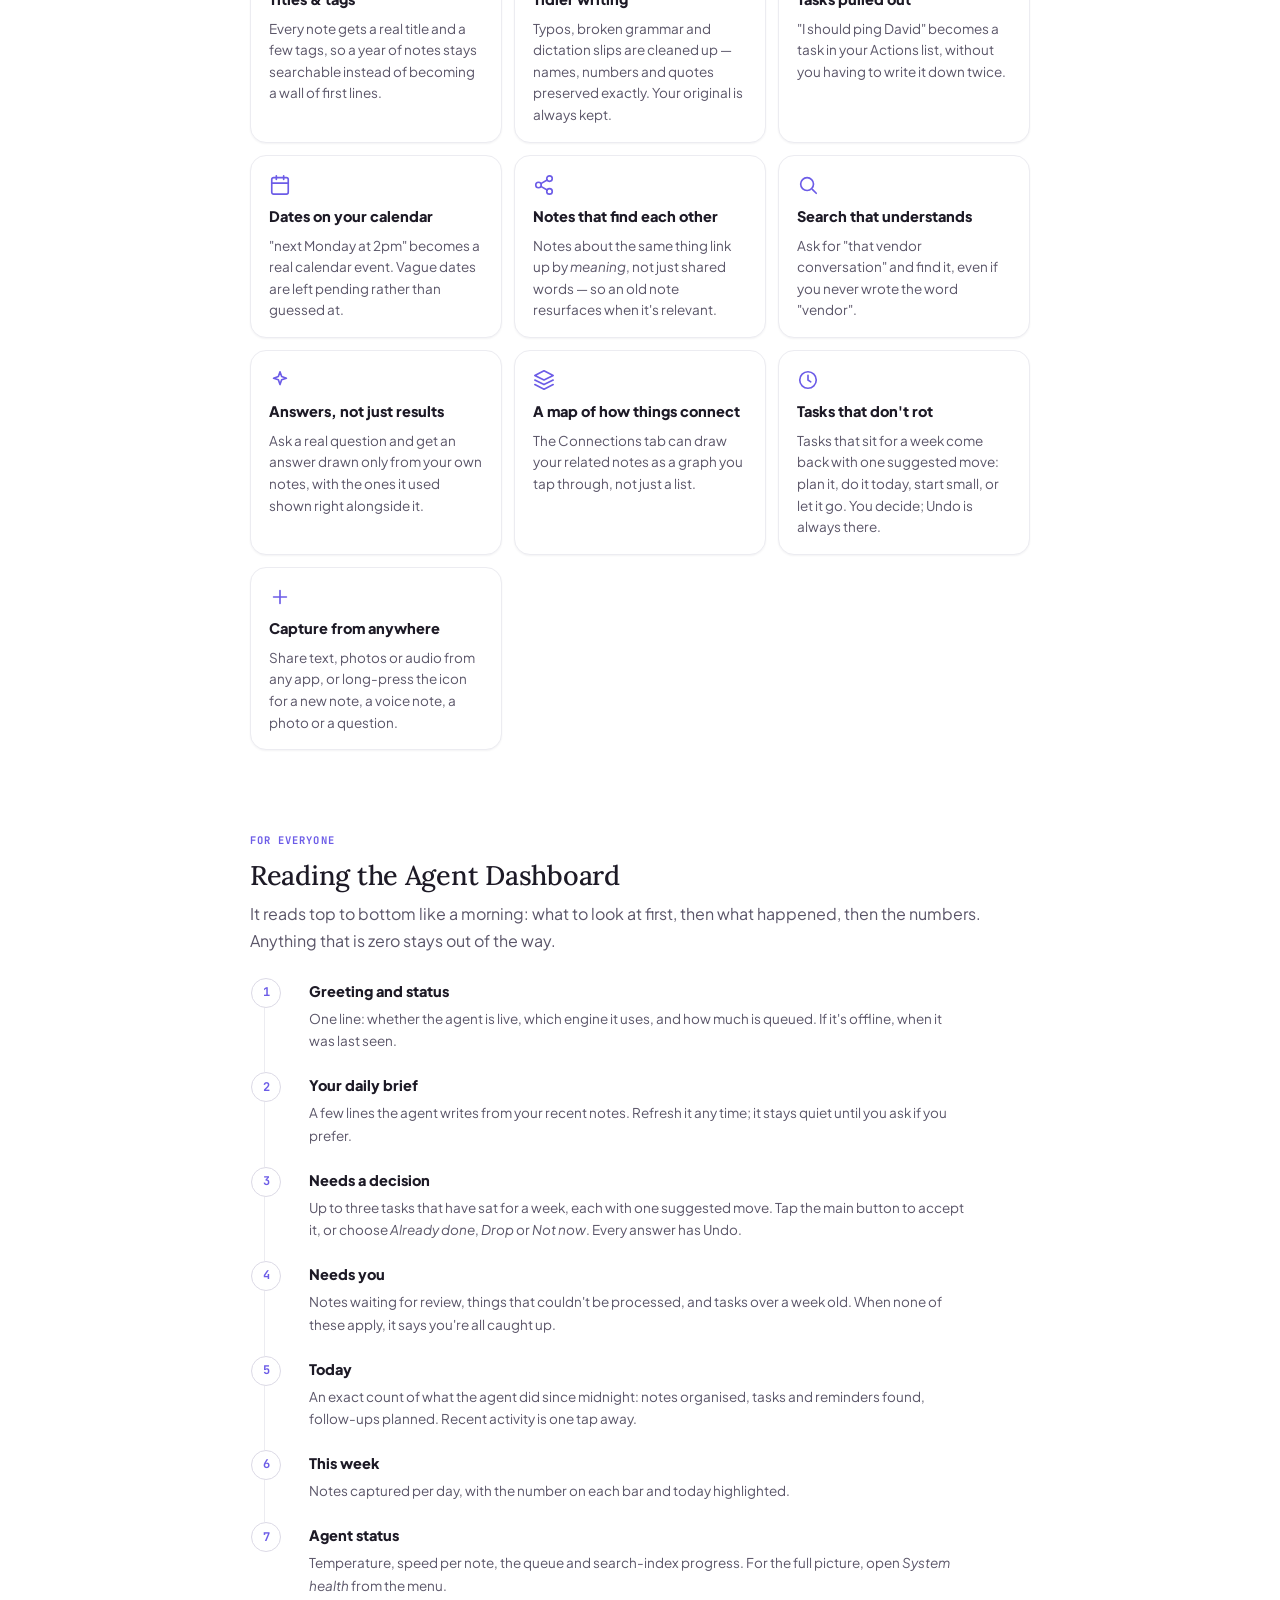
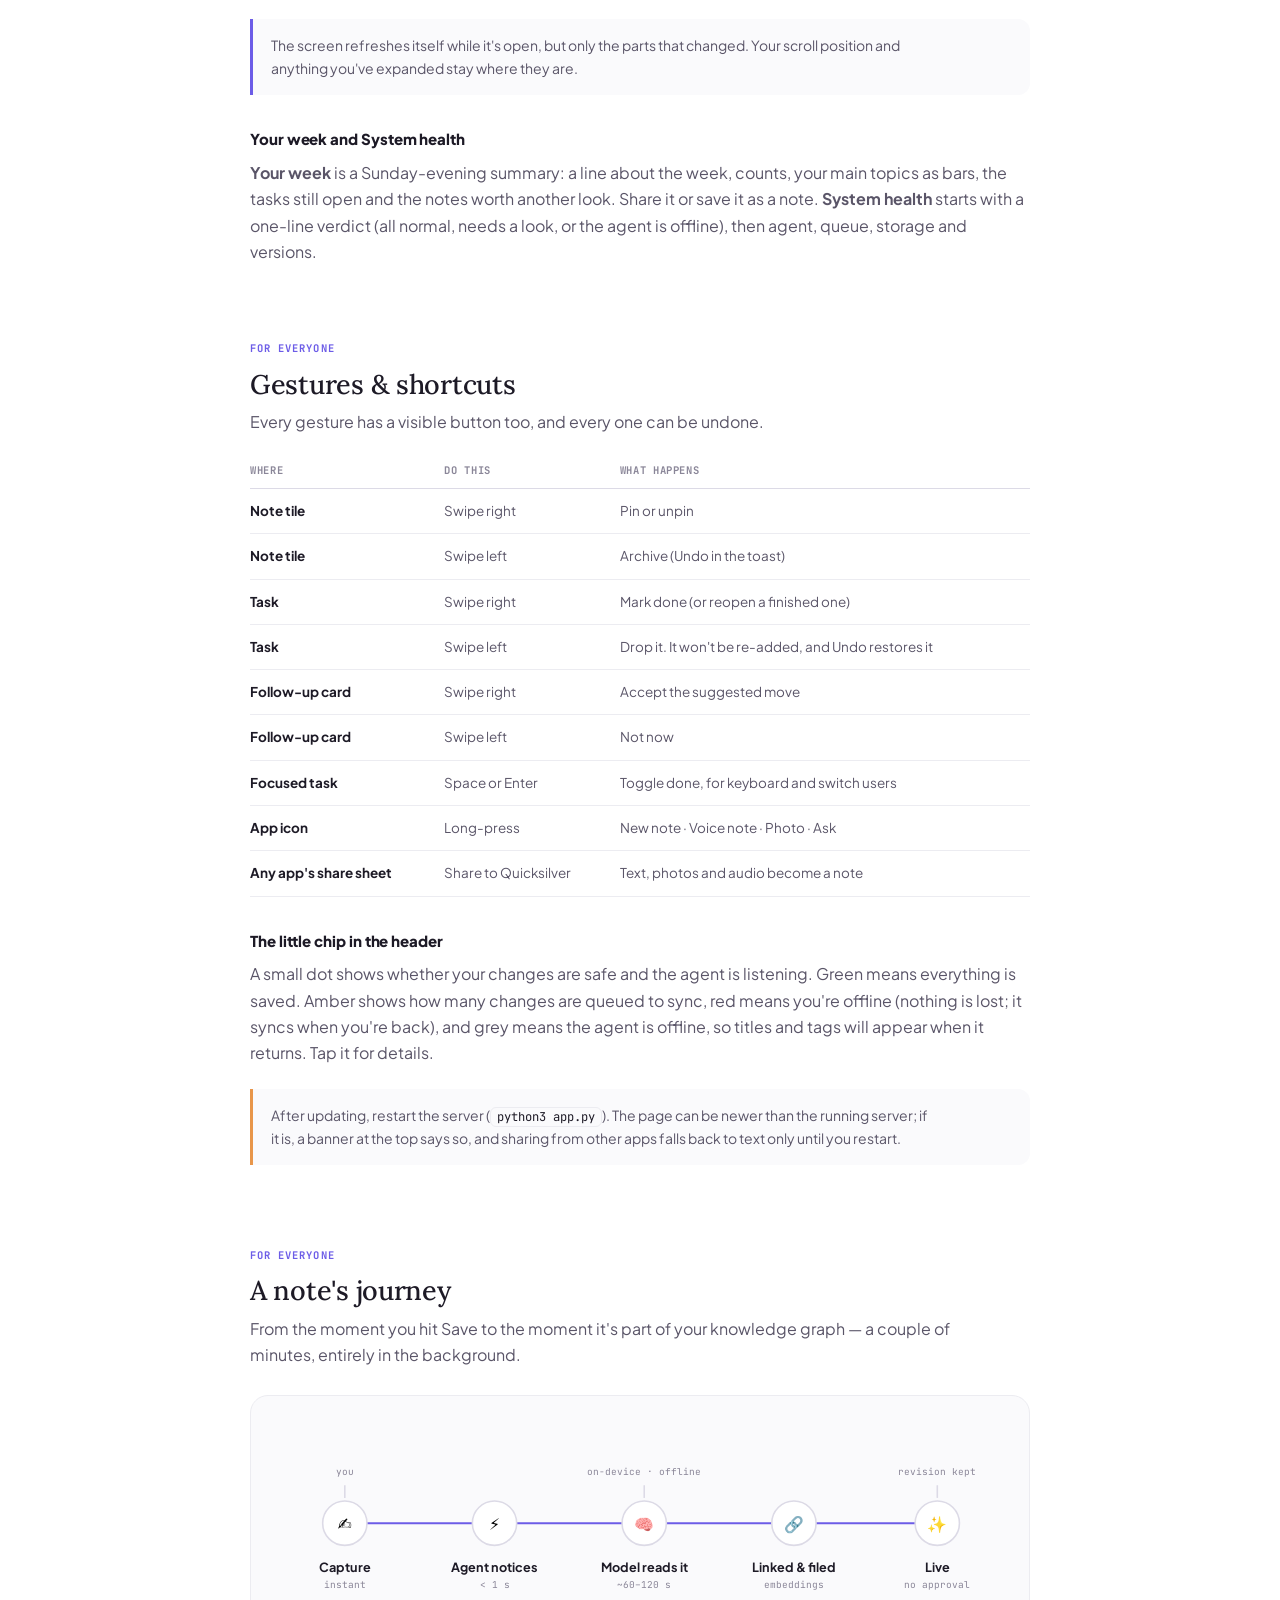
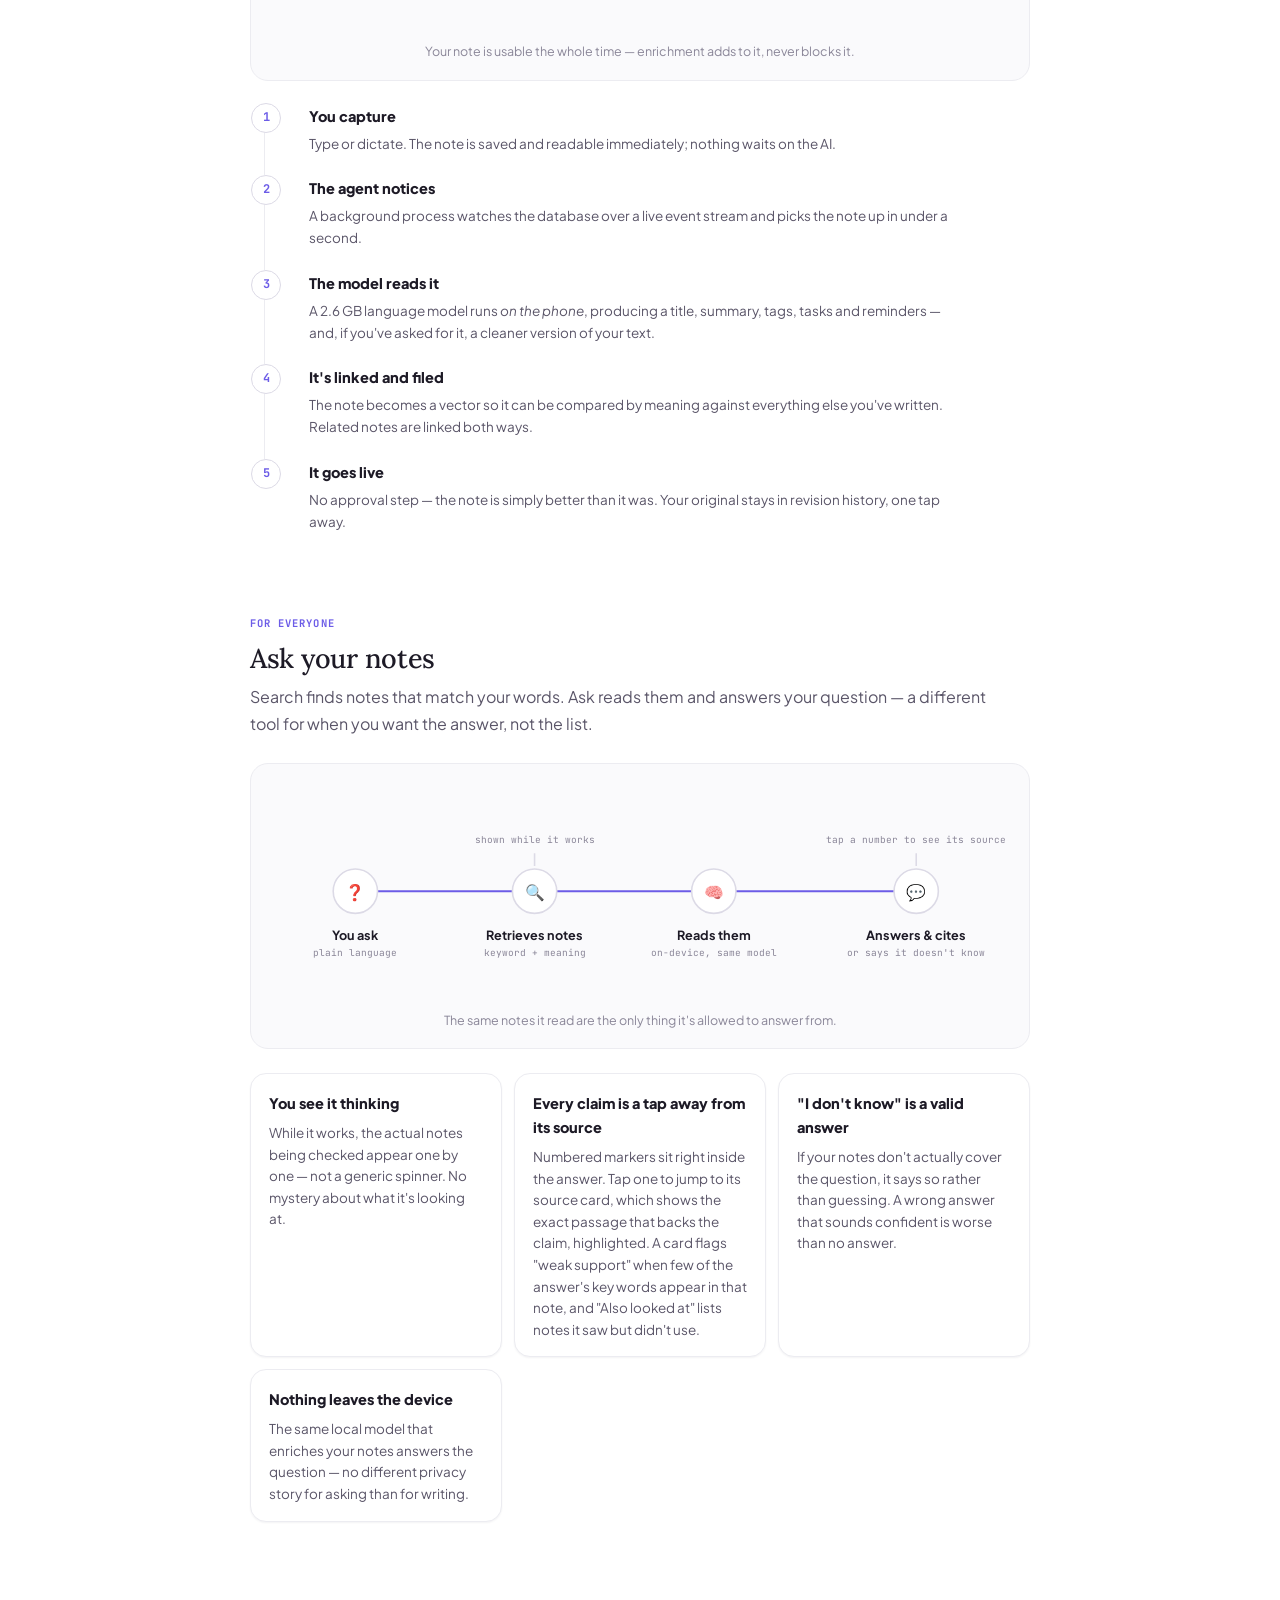
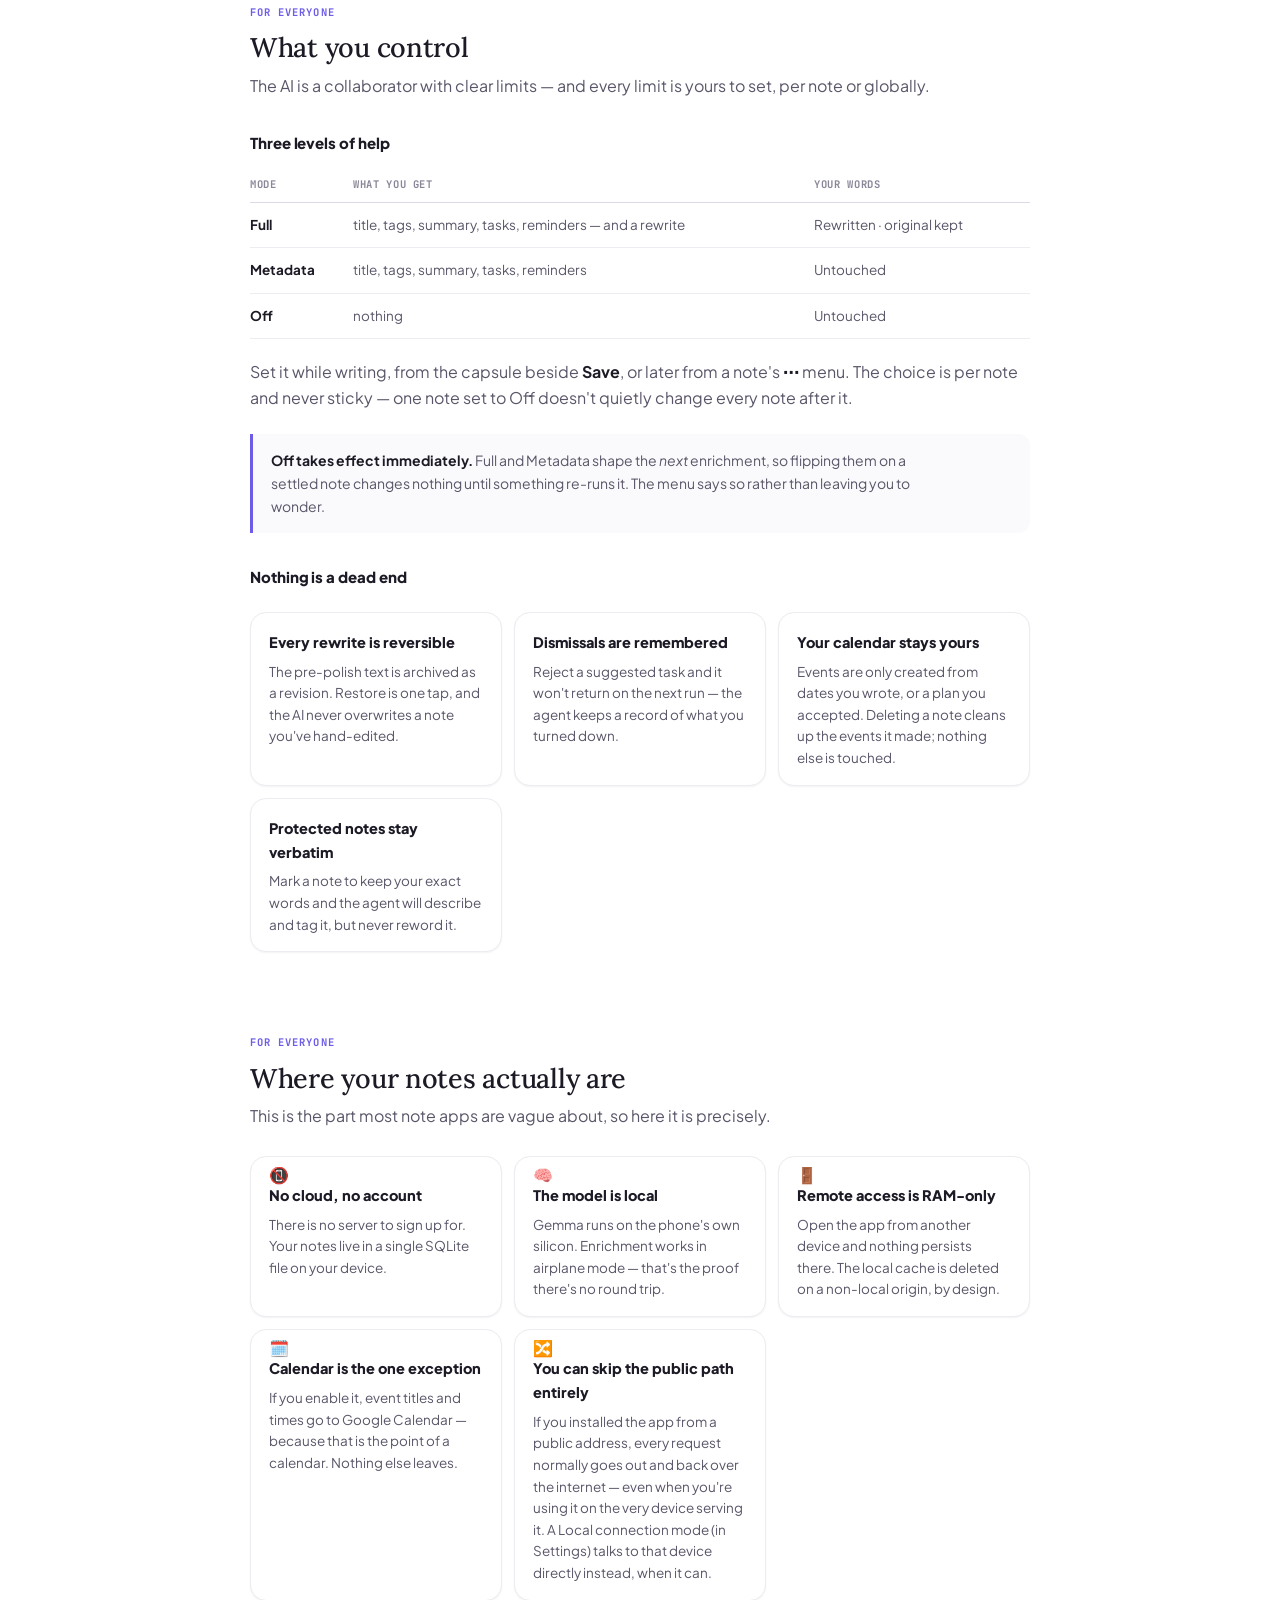
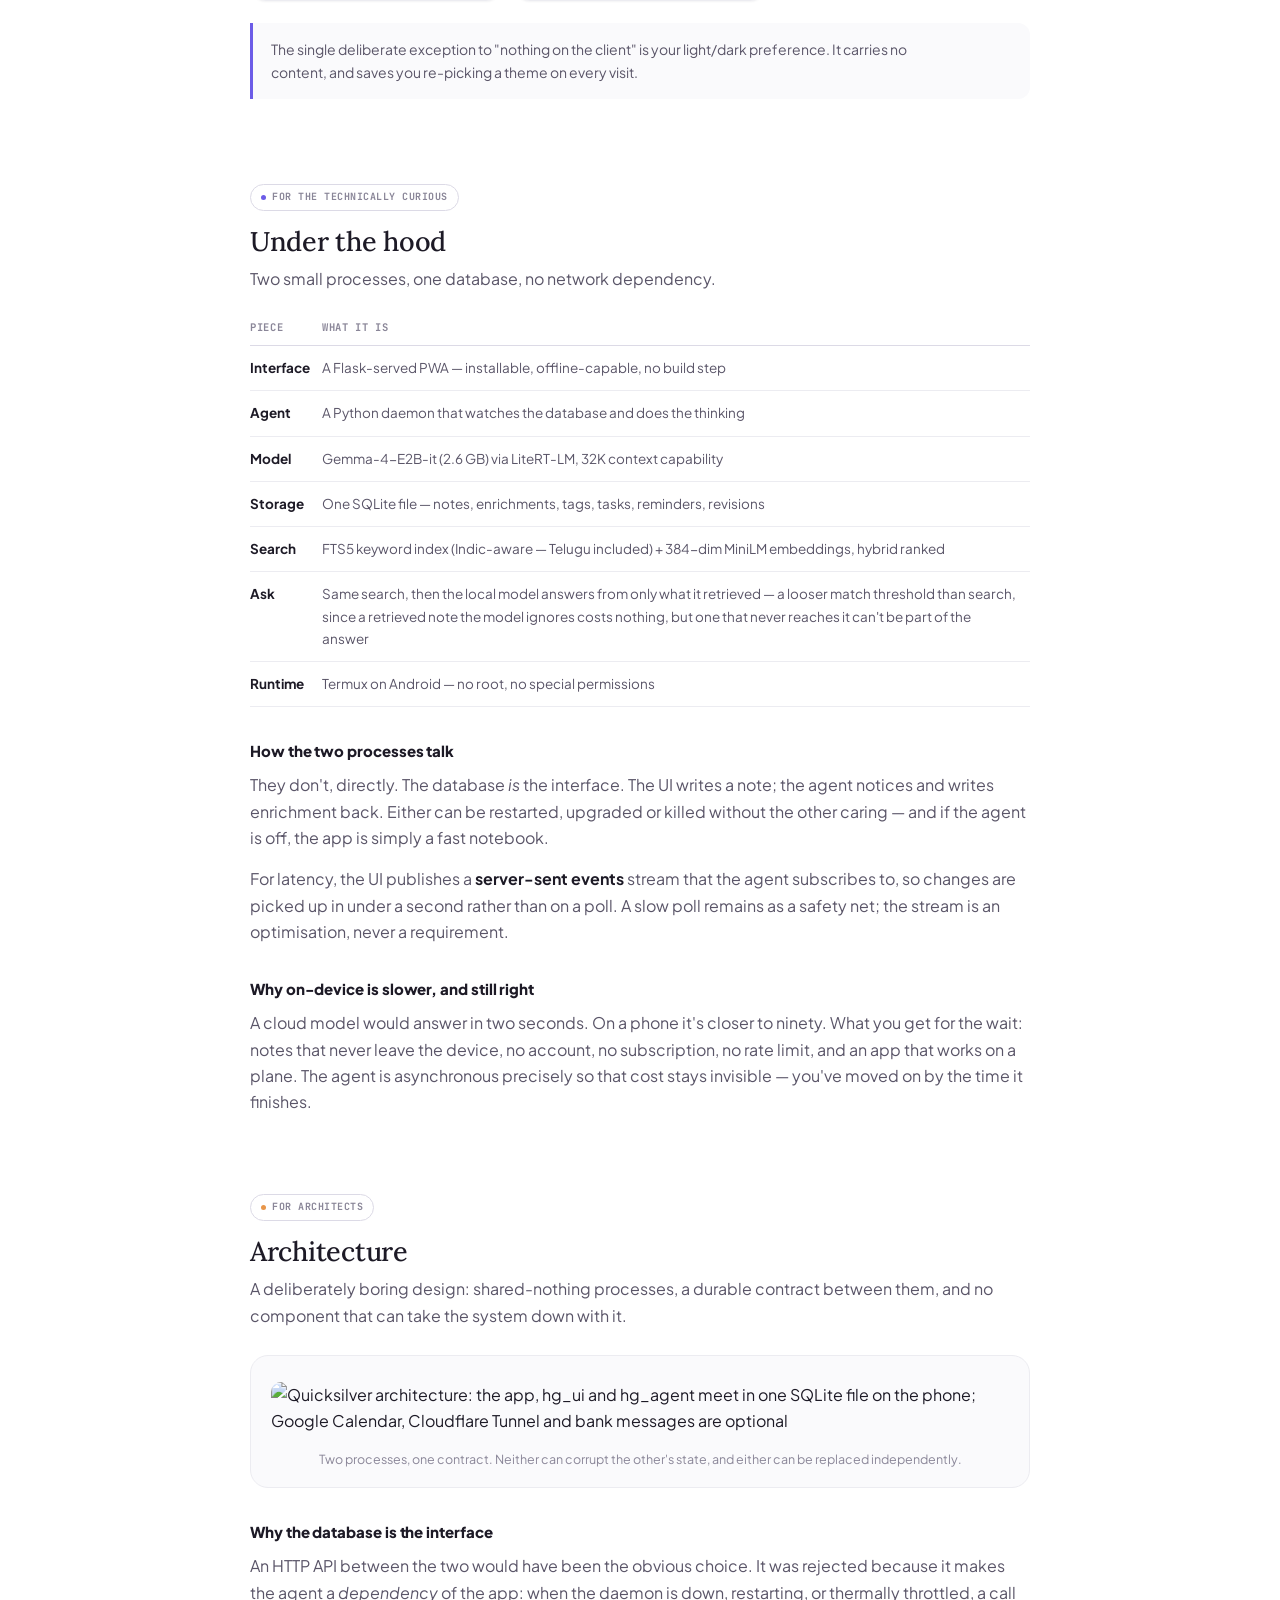
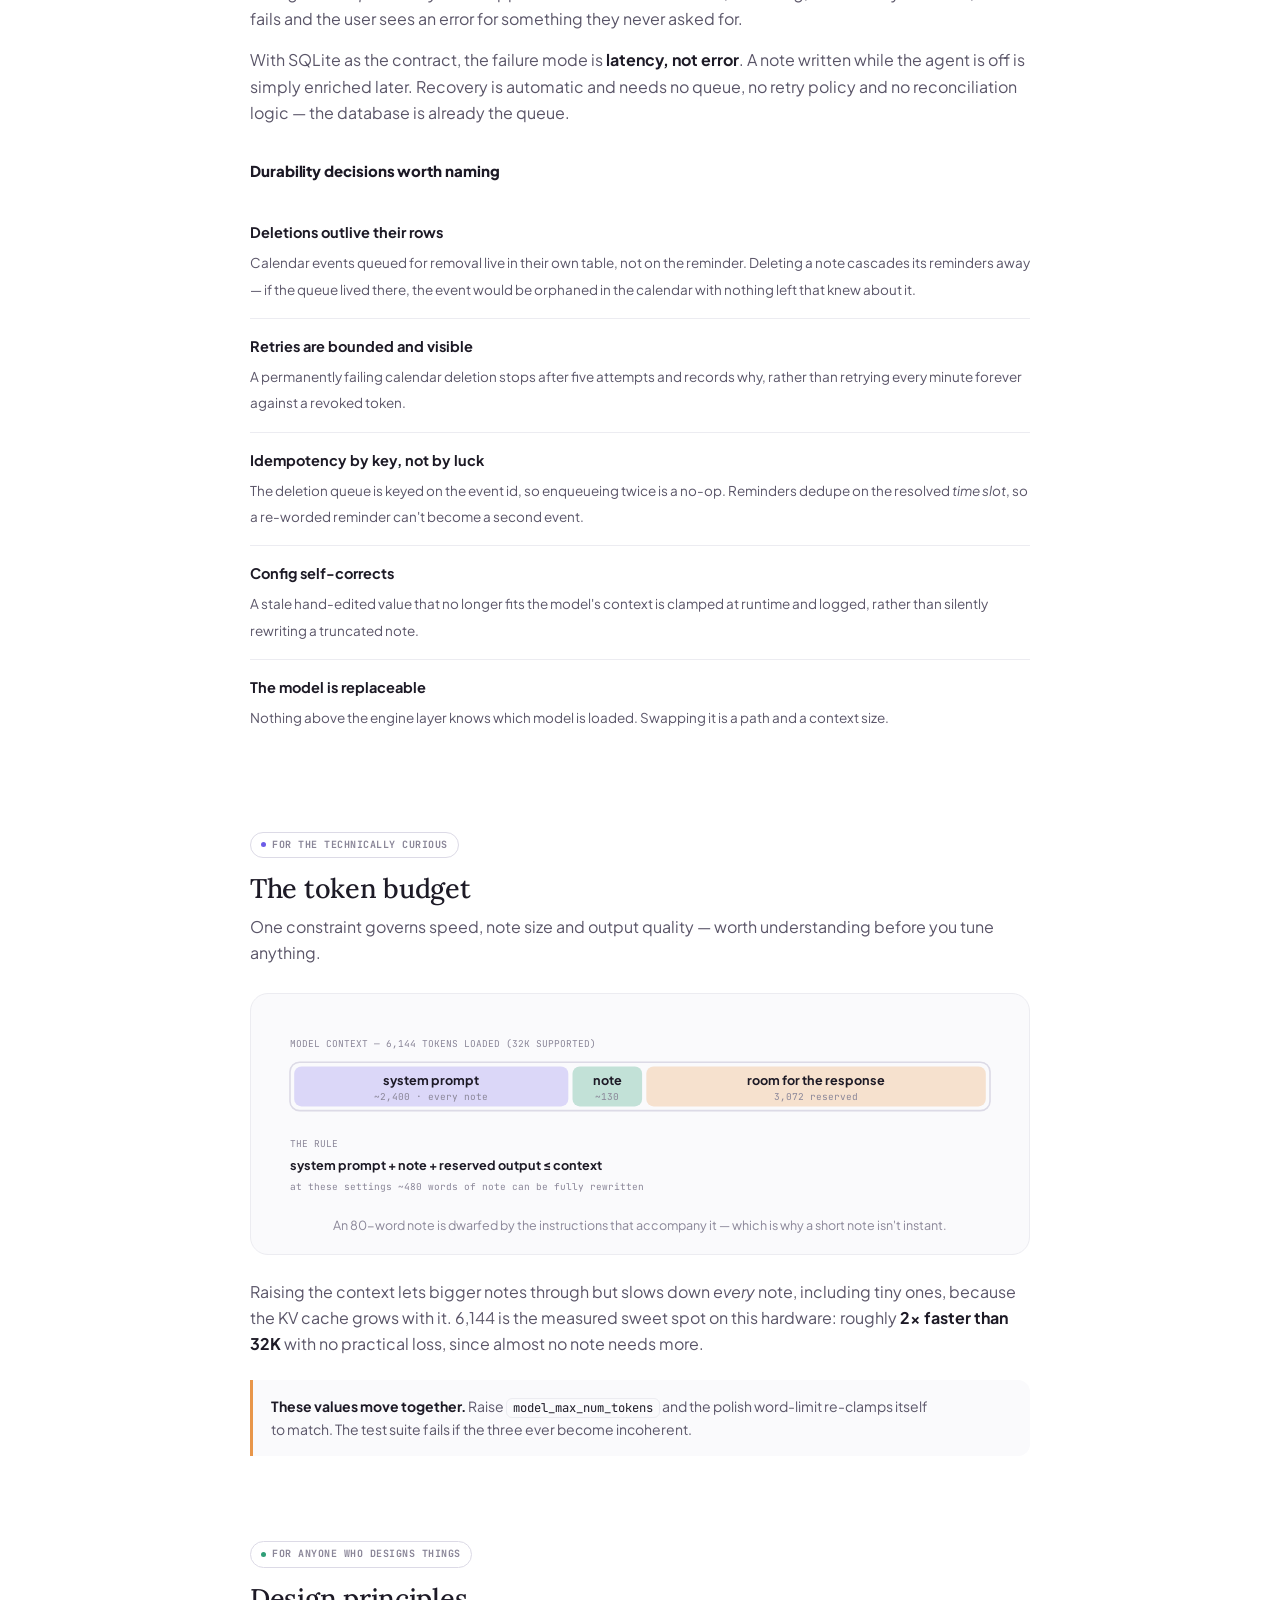
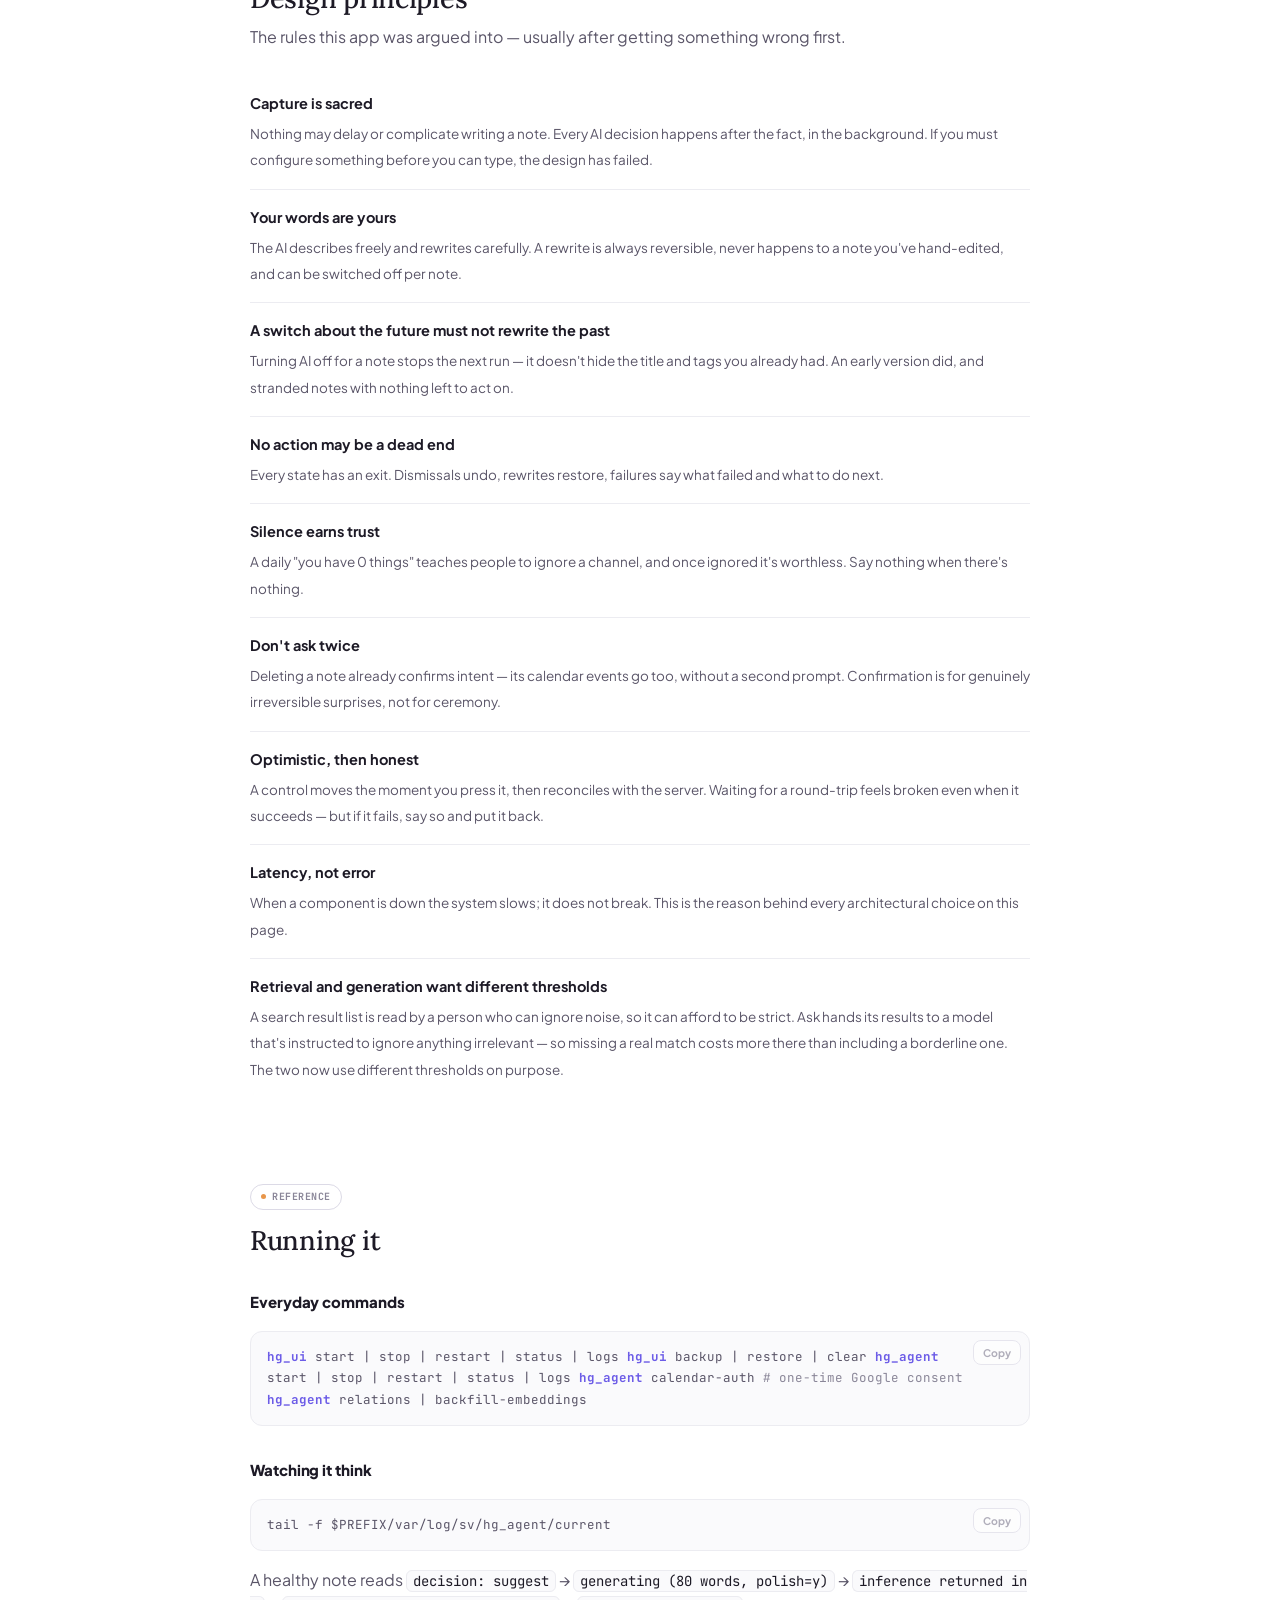
==== commit 9c456e4a: "hg_agent + hg_ui: everything since September, through the Saved-from-Medha inbox Brings both apps fr" ====
--- a/hg_ui/static/about.html
+++ b/hg_ui/static/about.html
@@ -115,7 +115,7 @@
   padding:18px 18px 16px;box-shadow:var(--sh)}
 .card h4{margin:0 0 6px;font-size:14.5px;font-weight:800}
 .card p{margin:0;font-size:13.5px;line-height:1.6}
-.card .ic{font-size:19px;margin-bottom:9px;display:block}
+.card .ic{margin-bottom:9px;display:block;color:var(--violet);line-height:0}
 
 /* ── Callout ─────────────────────────────────────────────────────────────── */
 .note{border-left:3px solid var(--violet);background:var(--raise);
@@ -200,7 +200,7 @@
       <svg width="20" height="20" viewBox="0 0 24 24" fill="none" stroke="currentColor" stroke-width="2"><path d="M19 12H5M12 19l-7-7 7-7"/></svg>
     </a>
     <span class="bar-t">How it works</span>
-    <span class="bar-s">పాదరసం · v1.0</span>
+    <span class="bar-s">పాదరసం · v1.6</span>
   </div>
 </div>
 
@@ -212,12 +212,18 @@
     <p>You write the way you'd write on paper — messy, fast, unpunctuated. A local
        AI agent reads each note and quietly adds what makes it findable later:
        a title, tags, a summary, links to related notes, the tasks buried in the
-       middle of a paragraph, and the dates that belong on your calendar.</p>
+       middle of a paragraph, and the dates that belong on your calendar. Later,
+       you can ask it a question in plain language and get an answer drawn only
+       from what you've actually written — with the exact notes it used, cited.</p>
     <p class="tel">పాదరసం — <em>quicksilver</em>. It moves, it joins, it doesn't stain.</p>
 
     <nav class="toc">
+      <a href="#new">What's new</a>
       <a href="#what">What it does</a>
+      <a href="#dash">The dashboard</a>
+      <a href="#gestures">Gestures &amp; shortcuts</a>
       <a href="#journey">A note's journey</a>
+      <a href="#ask">Ask your notes</a>
       <a href="#control">What you control</a>
       <a href="#privacy">Privacy</a>
       <a href="#tech">Under the hood</a>
@@ -228,6 +234,85 @@
     </nav>
   </header>
 
+  <!-- ═══════════════════════════════════════════════════════════════ NEW ── -->
+  <section id="new">
+    <div class="eye">For everyone</div>
+    <h2>What's new</h2>
+    <p class="lede">The short version of what's changed recently — most recent first.</p>
+
+    <h3 style="margin-top:6px">Version 1.6 · video notes</h3>
+    <ul class="prin">
+      <li><b>Record or pick a video</b><span>Tap + then Video. Record with your camera or choose a clip from the gallery, up to 2 minutes and 100 MB. It plays right in the note.</span></li>
+      <li><b>It listens and looks</b><span>Your phone transcribes the sound and describes a few frames, so you can search and Ask for what was said or shown. It all stays on the phone.</span></li>
+      <li><b>A cleaner writing page</b><span>The note editor no longer draws a box around the text, and you can tap anywhere on the page to start typing.</span></li>
+    </ul>
+    <h3>Version 1.5 · bills you can manage, and a smarter brief</h3>
+    <ul class="prin">
+      <li><b>All your bills in one place</b><span>Settings → Bills → "View and add bills", or "All bills" on the home card. Mark one paid, say it's not a bill, or add one yourself with a name, amount and due date. A bill you add gets the same two reminders, even with message reading off.</span></li>
+      <li><b>A brief that knows more</b><span>Medha's Now brief shows bills, dated reminders from a week ago to two weeks ahead, and your longest-waiting open tasks. Tap a line and it opens the exact note or bill. Tick something off and it leaves the brief.</span></li>
+      <li><b>Rename any note</b><span>Tap the title in the note view. Your title is never overwritten by the agent; clear it to get the suggested one back.</span></li>
+      <li><b>Tidier lists</b><span>The Tags menu folds away, and Reminders show the latest first (one tap to flip).</span></li>
+      <li><b>Two new looks</b><span>Cartoon is redrawn with inked outlines and a small sticker on each card. Material uses soft tonal surfaces. Pick them in Settings → Note color.</span></li>
+      <li><b>Steadier writing</b><span>While you are still typing, the agent waits for a quiet moment before reading the note, and throws away any result that is already out of date.</span></li>
+    </ul>
+    <h3>Version 1.4 · bills from your messages</h3>
+    <ul class="prin">
+      <li><b>Bill reminders</b><span>Turn it on in Settings → Bills and the app reads the bill messages on this phone. Each bill with a due date becomes two reminders: two days before and on the day, at 9:00. If Google Calendar is connected, it notifies you even when the app is closed.</span></li>
+      <li><b>Bills close themselves</b><span>When the payment message arrives, the bill is marked paid and its reminders are dismissed. A bill left unpaid is dropped two weeks after its due date.</span></li>
+      <li><b>On the home screen</b><span>A "Bills due" card appears only when something is due within a week or overdue, with a Paid button. Nothing is shown otherwise.</span></li>
+      <li><b>Private by construction</b><span>It is off until you switch it on. Only bill messages are kept, and only on that bill's reminders, so you can see the details and tap any payment link; the text is deleted when the bill is paid. OTPs, promotions, payment alerts and personal messages are never stored. One button forgets everything.</span></li>
+    </ul>
+    <h3>Version 1.3 · the interface release</h3>
+    <ul class="prin">
+      <li><b>A dashboard that reads like a morning</b><span>Greeting, brief, what needs a decision, what needs you, what the agent did today, then the numbers. Zero tiles are hidden, and the week chart shows its values. See <a href="#dash">the dashboard</a>.</span></li>
+      <li><b>Swipe tasks and follow-ups</b><span>Right for done or accept, left for drop or not now. Undo for all of it. See <a href="#gestures">gestures</a>.</span></li>
+      <li><b>Capture from anywhere</b><span>Long-press the app icon for New note, Voice, Photo or Ask. Share text, photos or audio from any app and they arrive as a note. If you're offline, shared text is saved and syncs later.</span></li>
+      <li><b>No more flicker</b><span>Auto-refresh now updates only what changed. Your place in the list, the dashboard or the task groups you opened no longer jumps back to the top.</span></li>
+      <li><b>Your week and System health, redesigned</b><span>Your week gets a headline, tiles, topic bars and short lists. System health starts with a one-line verdict, then a storage meter and the queue at a glance.</span></li>
+      <li><b>Know where you stand</b><span>A sync chip in the header, empty screens that explain what will appear, and a short first-run tour you can replay from Settings.</span></li>
+      <li><b>Easier on the eyes and hands</b><span>One icon set, a steadier type scale with nothing tiny, stronger contrast, larger tap targets, labelled dialogs and visible keyboard focus. Motion is calm and switches off if your device asks for less.</span></li>
+    </ul>
+    <h3>Version 1.2 and earlier</h3>
+    <ul class="prin">
+      <li><b>Tasks that don't rot</b><span>Once a day the agent looks for tasks that have sat
+        for a week and puts up to three on your dashboard with one suggested move each: plan
+        it for the next working day, do it today, start with a one-line first step, or drop
+        it. Nothing happens until you tap, and Undo is always there. A plan becomes a
+        reminder (and an all-day calendar event if Google Calendar is connected). The agent
+        learns from your answers: a move you keep declining stops being suggested, and a
+        run of "not now" pauses the whole thing for a week. Turn it off in Settings.</span></li>
+      <li><b>Follow-up questions</b><span>After an answer, ask a follow-up in the box
+        beneath it — "and the one after that?" works. The notes the last answer used
+        stay in play, and the earlier turns only help it understand you; answers still
+        come from your notes alone.</span></li>
+      <li><b>Home that tells you things</b><span>Open the app after a while away and a
+        small strip says what the agent did meanwhile — notes organised, tasks and
+        reminders found. A status strip appears only when something is happening
+        (working, phone warm, agent offline, a note stuck). Once a day, one older note
+        may resurface: from a year ago, still has an open task, or simply forgotten.
+        "Not now" snoozes it for two months.</span></li>
+      <li><b>Ask shows its sources</b><span>Answers now carry numbered references.
+        Each opens a source card with the matching passage highlighted, a match score,
+        and a "weak support" flag when a note doesn't really back the claim.</span></li>
+      <li><b>Ask your notes</b><span>A new way to use the app alongside search: ask a
+        real question and get an answer synthesized from your own notes, with the
+        exact ones it drew from shown alongside it. See <a href="#ask">Ask your
+        notes</a> below.</span></li>
+      <li><b>Connections, visually</b><span>The Connections tab now has a Graph view
+        next to the list — notes that relate to each other drawn as a web you can tap
+        through, not just a grouped list.</span></li>
+      <li><b>Telugu search fixed</b><span>Searching in Telugu could miss or wrongly
+        match notes because of how the index split words at vowel signs. Fixed, and
+        existing notes re-index automatically — nothing to redo by hand.</span></li>
+      <li><b>Skip the tunnel on your own phone</b><span>If the app and its agent are
+        running on the same device, a new Local connection mode (in Settings) talks to
+        it directly instead of round-tripping through the internet. See
+        <a href="#privacy">Where your notes actually are</a>.</span></li>
+      <li><b>Cartoon note backgrounds</b><span>A note theme option with a bit more
+        personality — pick it from the theme picker in Settings.</span></li>
+    </ul>
+  </section>
+
   <!-- ═══════════════════════════════════════════════════════════ WHAT ── -->
   <section id="what">
     <div class="eye">For everyone</div>
@@ -236,31 +321,108 @@
        happens on its own, in the background, on your phone.</p>
 
     <div class="grid three">
-      <div class="card"><span class="ic">🏷️</span>
+      <div class="card"><span class="ic"><svg width="22" height="22" viewBox="0 0 24 24" fill="none" stroke="currentColor" stroke-width="1.8" stroke-linecap="round" stroke-linejoin="round" aria-hidden="true"><path d="M4 9h16M4 15h16M10 3L8 21M16 3l-2 18"/></svg></span>
         <h4>Titles &amp; tags</h4>
         <p>Every note gets a real title and a few tags, so a year of notes stays
            searchable instead of becoming a wall of first lines.</p></div>
-      <div class="card"><span class="ic">✍️</span>
+      <div class="card"><span class="ic"><svg width="22" height="22" viewBox="0 0 24 24" fill="none" stroke="currentColor" stroke-width="1.8" stroke-linecap="round" stroke-linejoin="round" aria-hidden="true"><path d="M12 20h9M16.5 3.5a2.1 2.1 0 013 3L7 19l-4 1 1-4z"/></svg></span>
         <h4>Tidier writing</h4>
         <p>Typos, broken grammar and dictation slips are cleaned up — names,
            numbers and quotes preserved exactly. Your original is always kept.</p></div>
-      <div class="card"><span class="ic">✅</span>
+      <div class="card"><span class="ic"><svg width="22" height="22" viewBox="0 0 24 24" fill="none" stroke="currentColor" stroke-width="1.8" stroke-linecap="round" stroke-linejoin="round" aria-hidden="true"><path d="M9 11l3 3L22 4"/><path d="M21 12v7a2 2 0 01-2 2H5a2 2 0 01-2-2V5a2 2 0 012-2h11"/></svg></span>
         <h4>Tasks pulled out</h4>
         <p>"I should ping David" becomes a task in your Actions list, without you
            having to write it down twice.</p></div>
-      <div class="card"><span class="ic">🗓️</span>
+      <div class="card"><span class="ic"><svg width="22" height="22" viewBox="0 0 24 24" fill="none" stroke="currentColor" stroke-width="1.8" stroke-linecap="round" stroke-linejoin="round" aria-hidden="true"><rect x="3" y="4" width="18" height="18" rx="2"/><path d="M16 2v4M8 2v4M3 10h18"/></svg></span>
         <h4>Dates on your calendar</h4>
         <p>"next Monday at 2pm" becomes a real calendar event. Vague dates are left
            pending rather than guessed at.</p></div>
-      <div class="card"><span class="ic">🔗</span>
+      <div class="card"><span class="ic"><svg width="22" height="22" viewBox="0 0 24 24" fill="none" stroke="currentColor" stroke-width="1.8" stroke-linecap="round" stroke-linejoin="round" aria-hidden="true"><circle cx="18" cy="5" r="3"/><circle cx="6" cy="12" r="3"/><circle cx="18" cy="19" r="3"/><path d="M8.6 13.5l6.8 4M15.4 6.5l-6.8 4"/></svg></span>
         <h4>Notes that find each other</h4>
         <p>Notes about the same thing link up by <em>meaning</em>, not just shared
            words — so an old note resurfaces when it's relevant.</p></div>
-      <div class="card"><span class="ic">🔍</span>
+      <div class="card"><span class="ic"><svg width="22" height="22" viewBox="0 0 24 24" fill="none" stroke="currentColor" stroke-width="1.8" stroke-linecap="round" stroke-linejoin="round" aria-hidden="true"><circle cx="11" cy="11" r="7"/><path d="M21 21l-4-4"/></svg></span>
         <h4>Search that understands</h4>
         <p>Ask for "that vendor conversation" and find it, even if you never wrote
            the word "vendor".</p></div>
-    </div>
+      <div class="card"><span class="ic"><svg width="22" height="22" viewBox="0 0 24 24" fill="none" stroke="currentColor" stroke-width="1.8" stroke-linecap="round" stroke-linejoin="round" aria-hidden="true"><path d="M12 3l1.8 5.2L19 10l-5.2 1.8L12 17l-1.8-5.2L5 10l5.2-1.8z"/></svg></span>
+        <h4>Answers, not just results</h4>
+        <p>Ask a real question and get an answer drawn only from your own notes, with
+           the ones it used shown right alongside it.</p></div>
+      <div class="card"><span class="ic"><svg width="22" height="22" viewBox="0 0 24 24" fill="none" stroke="currentColor" stroke-width="1.8" stroke-linecap="round" stroke-linejoin="round" aria-hidden="true"><path d="M12 2l10 5-10 5L2 7z"/><path d="M2 17l10 5 10-5M2 12l10 5 10-5"/></svg></span>
+        <h4>A map of how things connect</h4>
+        <p>The Connections tab can draw your related notes as a graph you tap through,
+           not just a list.</p></div>
+      <div class="card"><span class="ic"><svg width="22" height="22" viewBox="0 0 24 24" fill="none" stroke="currentColor" stroke-width="1.8" stroke-linecap="round" stroke-linejoin="round" aria-hidden="true"><circle cx="12" cy="12" r="9"/><path d="M12 7v5l3 2"/></svg></span>
+        <h4>Tasks that don't rot</h4>
+        <p>Tasks that sit for a week come back with one suggested move: plan it, do it
+           today, start small, or let it go. You decide; Undo is always there.</p></div>
+      <div class="card"><span class="ic"><svg width="22" height="22" viewBox="0 0 24 24" fill="none" stroke="currentColor" stroke-width="1.8" stroke-linecap="round" stroke-linejoin="round" aria-hidden="true"><path d="M12 5v14M5 12h14"/></svg></span>
+        <h4>Capture from anywhere</h4>
+        <p>Share text, photos or audio from any app, or long-press the icon for a new
+           note, a voice note, a photo or a question.</p></div>
+    </div>
+  </section>
+
+  <!-- ═══════════════════════════════════════════════════════════ DASH ── -->
+  <section id="dash">
+    <div class="eye">For everyone</div>
+    <h2>Reading the Agent Dashboard</h2>
+    <p class="lede">It reads top to bottom like a morning: what to look at first, then what
+       happened, then the numbers. Anything that is zero stays out of the way.</p>
+
+    <ol class="steps">
+      <li><h4>Greeting and status</h4><p>One line: whether the agent is live, which engine
+         it uses, and how much is queued. If it's offline, when it was last seen.</p></li>
+      <li><h4>Your daily brief</h4><p>A few lines the agent writes from your recent notes.
+         Refresh it any time; it stays quiet until you ask if you prefer.</p></li>
+      <li><h4>Needs a decision</h4><p>Up to three tasks that have sat for a week, each with
+         one suggested move. Tap the main button to accept it, or choose <em>Already done</em>,
+         <em>Drop</em> or <em>Not now</em>. Every answer has Undo.</p></li>
+      <li><h4>Needs you</h4><p>Notes waiting for review, things that couldn't be processed,
+         and tasks over a week old. When none of these apply, it says you're all caught up.</p></li>
+      <li><h4>Today</h4><p>An exact count of what the agent did since midnight: notes
+         organised, tasks and reminders found, follow-ups planned. Recent activity is one tap away.</p></li>
+      <li><h4>This week</h4><p>Notes captured per day, with the number on each bar and
+         today highlighted.</p></li>
+      <li><h4>Agent status</h4><p>Temperature, speed per note, the queue and search-index
+         progress. For the full picture, open <em>System health</em> from the menu.</p></li>
+    </ol>
+    <div class="note"><p>The screen refreshes itself while it's open, but only the parts
+       that changed. Your scroll position and anything you've expanded stay where they are.</p></div>
+
+    <h3>Your week and System health</h3>
+    <p><b>Your week</b> is a Sunday-evening summary: a line about the week, counts, your main
+       topics as bars, the tasks still open and the notes worth another look. Share it or
+       save it as a note. <b>System health</b> starts with a one-line verdict (all normal,
+       needs a look, or the agent is offline), then agent, queue, storage and versions.</p>
+  </section>
+
+  <!-- ═════════════════════════════════════════════════════ GESTURES ── -->
+  <section id="gestures">
+    <div class="eye">For everyone</div>
+    <h2>Gestures &amp; shortcuts</h2>
+    <p class="lede">Every gesture has a visible button too, and every one can be undone.</p>
+    <table class="tbl">
+      <tr><th>Where</th><th>Do this</th><th>What happens</th></tr>
+      <tr><td>Note tile</td><td>Swipe right</td><td>Pin or unpin</td></tr>
+      <tr><td>Note tile</td><td>Swipe left</td><td>Archive (Undo in the toast)</td></tr>
+      <tr><td>Task</td><td>Swipe right</td><td>Mark done (or reopen a finished one)</td></tr>
+      <tr><td>Task</td><td>Swipe left</td><td>Drop it. It won't be re-added, and Undo restores it</td></tr>
+      <tr><td>Follow-up card</td><td>Swipe right</td><td>Accept the suggested move</td></tr>
+      <tr><td>Follow-up card</td><td>Swipe left</td><td>Not now</td></tr>
+      <tr><td>Focused task</td><td>Space or Enter</td><td>Toggle done, for keyboard and switch users</td></tr>
+      <tr><td>App icon</td><td>Long-press</td><td>New note · Voice note · Photo · Ask</td></tr>
+      <tr><td>Any app's share sheet</td><td>Share to Quicksilver</td><td>Text, photos and audio become a note</td></tr>
+    </table>
+    <h3>The little chip in the header</h3>
+    <p>A small dot shows whether your changes are safe and the agent is listening. Green
+       means everything is saved. Amber shows how many changes are queued to sync, red means
+       you're offline (nothing is lost; it syncs when you're back), and grey means the agent
+       is offline, so titles and tags will appear when it returns. Tap it for details.</p>
+    <div class="note warn"><p>After updating, restart the server (<code>python3 app.py</code>).
+       The page can be newer than the running server; if it is, a banner at the top says so,
+       and sharing from other apps falls back to text only until you restart.</p></div>
   </section>
 
   <!-- ════════════════════════════════════════════════════════ JOURNEY ── -->
@@ -325,6 +487,64 @@
     </ol>
   </section>
 
+  <!-- ════════════════════════════════════════════════════════════ ASK ── -->
+  <section id="ask">
+    <div class="eye">For everyone</div>
+    <h2>Ask your notes</h2>
+    <p class="lede">Search finds notes that match your words. Ask reads them and answers
+       your question — a different tool for when you want the answer, not the list.</p>
+
+    <div class="dia">
+      <svg viewBox="0 0 700 195" role="img" aria-label="Ask flow from question to cited answer">
+        <defs>
+          <marker id="ar2" markerWidth="9" markerHeight="9" refX="7" refY="3.2" orient="auto">
+            <path d="M0,0 L7,3.2 L0,6.4" fill="none" stroke="#6C5CE7" stroke-width="1.5"/>
+          </marker>
+        </defs>
+        <line x1="72" y1="96" x2="612" y2="96" class="sv-flow-a" marker-end="url(#ar2)"/>
+
+        <circle cx="80" cy="96" r="21" class="sv-box"/><text x="80" y="102" text-anchor="middle" font-size="15">❓</text>
+        <text x="80" y="142" text-anchor="middle" class="sv-lbl">You ask</text>
+        <text x="80" y="157" text-anchor="middle" class="sv-sub">plain language</text>
+
+        <circle cx="250" cy="96" r="21" class="sv-box"/><text x="250" y="102" text-anchor="middle" font-size="15">🔍</text>
+        <text x="250" y="142" text-anchor="middle" class="sv-lbl">Retrieves notes</text>
+        <text x="250" y="157" text-anchor="middle" class="sv-sub">keyword + meaning</text>
+
+        <circle cx="420" cy="96" r="21" class="sv-box"/><text x="420" y="102" text-anchor="middle" font-size="15">🧠</text>
+        <text x="420" y="142" text-anchor="middle" class="sv-lbl">Reads them</text>
+        <text x="420" y="157" text-anchor="middle" class="sv-sub">on-device, same model</text>
+
+        <circle cx="612" cy="96" r="21" class="sv-box" stroke="#6C5CE7"/><text x="612" y="102" text-anchor="middle" font-size="15">💬</text>
+        <text x="612" y="142" text-anchor="middle" class="sv-lbl">Answers &amp; cites</text>
+        <text x="612" y="157" text-anchor="middle" class="sv-sub">or says it doesn't know</text>
+
+        <text x="250" y="50" text-anchor="middle" class="sv-sub">shown while it works</text>
+        <text x="612" y="50" text-anchor="middle" class="sv-sub">tap a number to see its source</text>
+        <line x1="250" y1="60" x2="250" y2="72" class="sv-flow"/>
+        <line x1="612" y1="60" x2="612" y2="72" class="sv-flow"/>
+      </svg>
+      <div class="dia-cap">The same notes it read are the only thing it's allowed to answer from.</div>
+    </div>
+
+    <div class="grid two">
+      <div class="card"><h4>You see it thinking</h4>
+        <p>While it works, the actual notes being checked appear one by one — not a
+           generic spinner. No mystery about what it's looking at.</p></div>
+      <div class="card"><h4>Every claim is a tap away from its source</h4>
+        <p>Numbered markers sit right inside the answer. Tap one to jump to its source
+           card, which shows the exact passage that backs the claim, highlighted. A
+           card flags "weak support" when few of the answer's key words appear in that
+           note, and "Also looked at" lists notes it saw but didn't use.</p></div>
+      <div class="card"><h4>"I don't know" is a valid answer</h4>
+        <p>If your notes don't actually cover the question, it says so rather than
+           guessing. A wrong answer that sounds confident is worse than no answer.</p></div>
+      <div class="card"><h4>Nothing leaves the device</h4>
+        <p>The same local model that enriches your notes answers the question — no
+           different privacy story for asking than for writing.</p></div>
+    </div>
+  </section>
+
   <!-- ════════════════════════════════════════════════════════ CONTROL ── -->
   <section id="control">
     <div class="eye">For everyone</div>
@@ -359,7 +579,7 @@
         <p>Reject a suggested task and it won't return on the next run — the agent
            keeps a record of what you turned down.</p></div>
       <div class="card"><h4>Your calendar stays yours</h4>
-        <p>Events are only created from dates you wrote. Deleting a note cleans up
+        <p>Events are only created from dates you wrote, or a plan you accepted. Deleting a note cleans up
            the events it made; nothing else is touched.</p></div>
       <div class="card"><h4>Protected notes stay verbatim</h4>
         <p>Mark a note to keep your exact words and the agent will describe and tag
@@ -387,6 +607,11 @@
       <div class="card"><span class="ic">🗓️</span><h4>Calendar is the one exception</h4>
         <p>If you enable it, event titles and times go to Google Calendar — because
            that is the point of a calendar. Nothing else leaves.</p></div>
+      <div class="card"><span class="ic">🔀</span><h4>You can skip the public path entirely</h4>
+        <p>If you installed the app from a public address, every request normally
+           goes out and back over the internet — even when you're using it on the
+           very device serving it. A Local connection mode (in Settings) talks to that
+           device directly instead, when it can.</p></div>
     </div>
 
     <div class="note">
@@ -408,7 +633,8 @@
       <tr><td>Agent</td><td>A Python daemon that watches the database and does the thinking</td></tr>
       <tr><td>Model</td><td>Gemma-4-E2B-it (2.6&nbsp;GB) via LiteRT-LM, 32K context capability</td></tr>
       <tr><td>Storage</td><td>One SQLite file — notes, enrichments, tags, tasks, reminders, revisions</td></tr>
-      <tr><td>Search</td><td>FTS5 keyword index + 384-dim MiniLM embeddings, hybrid ranked</td></tr>
+      <tr><td>Search</td><td>FTS5 keyword index (Indic-aware — Telugu included) + 384-dim MiniLM embeddings, hybrid ranked</td></tr>
+      <tr><td>Ask</td><td>Same search, then the local model answers from only what it retrieved — a looser match threshold than search, since a retrieved note the model ignores costs nothing, but one that never reaches it can't be part of the answer</td></tr>
       <tr><td>Runtime</td><td>Termux on Android — no root, no special permissions</td></tr>
     </table>
 
@@ -438,7 +664,7 @@
        contract between them, and no component that can take the system down with it.</p>
 
     <div class="dia">
-      <img src="/architecture.png" alt="On-device architecture: HG_UI and HG_AGENT communicating through a shared SQLite database on-device, with Google Calendar as the only optional external path" class="dia-img" loading="lazy"/>
+      <img src="/architecture.png" alt="Quicksilver architecture: the app, hg_ui and hg_agent meet in one SQLite file on the phone; Google Calendar, Cloudflare Tunnel and bank messages are optional" class="dia-img" loading="lazy"/>
       <div class="dia-cap">Two processes, one contract. Neither can corrupt the other's
         state, and either can be replaced independently.</div>
     </div>
@@ -546,6 +772,11 @@
       <li><b>Latency, not error</b><span>When a component is down the system slows; it
         does not break. This is the reason behind every architectural choice on this
         page.</span></li>
+      <li><b>Retrieval and generation want different thresholds</b><span>A search
+        result list is read by a person who can ignore noise, so it can afford to be
+        strict. Ask hands its results to a model that's instructed to ignore anything
+        irrelevant — so missing a real match costs more there than including a
+        borderline one. The two now use different thresholds on purpose.</span></li>
     </ul>
   </section>
 
@@ -578,6 +809,7 @@
     <div class="foot">
       <span>పాదరసం · Quicksilver — a local-first thinking notebook</span>
       <span class="fm">on-device · no account · no cloud</span>
+      <span class="fm" id="buildTag">build 2026-11-06-1737</span>
     </div>
   </section>
 
